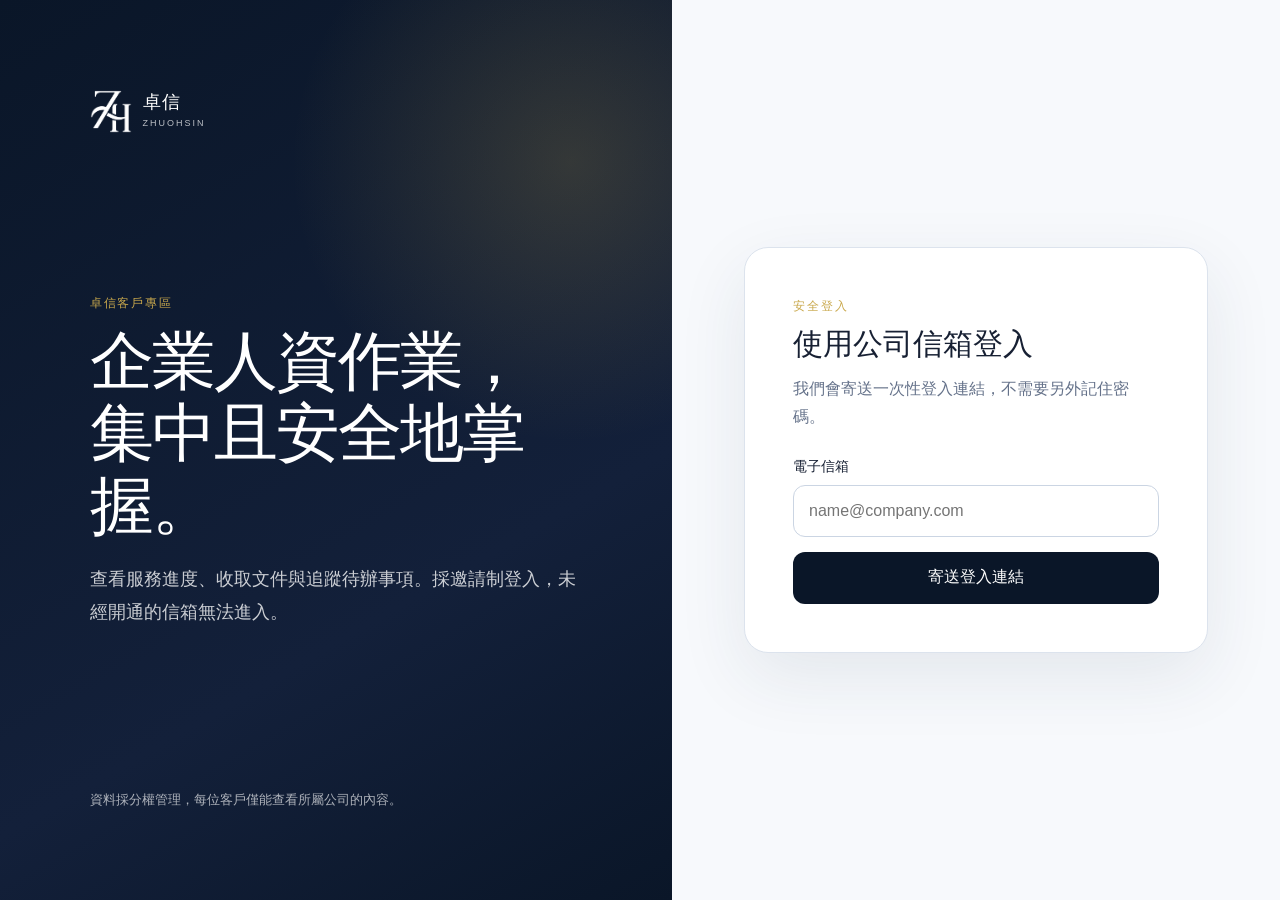
==== index.html @ 20445725 "deploy: portal 2026-08-09T00:52Z" ====
<!doctype html>
<html lang="zh-Hant">
  <head>
    <meta charset="UTF-8" />
    <meta name="viewport" content="width=device-width, initial-scale=1.0" />
    <meta name="description" content="卓信人資整合有限公司客戶專區" />
    <meta name="robots" content="noindex, nofollow" />
    <title>卓信客戶專區</title>
    <script type="module" crossorigin src="/assets/index-DTOhu6K6.js"></script>
    <link rel="stylesheet" crossorigin href="/assets/index-CEYndYW8.css">
  </head>
  <body>
    <div id="root"></div>
  </body>
</html>
---- assets/index-CEYndYW8.css ----
.pv{--gold: #9a7b3f;--gold-d: #7a5f2c;--navy: #0d1b3a;--ink: #2b2b2b;--mut: #6b6b6b;--soft: #faf6ee;--line: #e6dcc6;--hl: #fff4d6;max-width:1080px;margin:0 auto;padding:0 24px 64px;color:var(--ink);font-family:-apple-system,PingFang TC,Noto Sans TC,Microsoft JhengHei,sans-serif;line-height:1.75}.pv-topbar{display:flex;justify-content:space-between;align-items:center;gap:16px;padding:26px 0;border-bottom:1px solid var(--line);flex-wrap:wrap}.pv-brand{display:flex;align-items:center;gap:12px}.pv-mark{width:44px;height:44px;border-radius:10px;background:#fff;padding:5px;border:1px solid #eee;display:grid;place-items:center}.pv-mark img{width:100%;height:100%;object-fit:contain}.pv-brand strong{display:block;font-size:17px;color:var(--navy);letter-spacing:.5px}.pv-brand small{display:block;font-size:10px;color:var(--gold);letter-spacing:2px}.pv-docmeta{text-align:right;display:flex;flex-direction:column;gap:2px}.pv-docmeta span{font-size:12px;color:var(--mut);letter-spacing:.5px}.pv-hero{display:grid;grid-template-columns:1.6fr 1fr;gap:32px;padding:48px 0 40px;align-items:center}.pv-eyebrow{font-size:12px;letter-spacing:3px;color:var(--gold);font-weight:600;margin-bottom:16px}.pv-client{font-size:15px;color:var(--mut);margin-bottom:8px}.pv-hero h1{font-size:40px;line-height:1.25;color:var(--navy);font-weight:800;margin-bottom:18px}.pv-lead{font-size:15px;color:#444;max-width:52ch}.pv-promise{background:var(--navy);color:#f4ecd8;border-radius:16px;padding:26px 24px}.pv-promise span{font-size:11px;letter-spacing:2px;color:var(--gold)}.pv-promise strong{display:block;font-size:18px;line-height:1.6;margin:12px 0 18px;font-weight:600}.pv-promise-points{display:flex;flex-wrap:wrap;gap:8px}.pv-promise-points span{font-size:12px;padding:5px 12px;border:1px solid rgba(244,227,184,.35);border-radius:999px;letter-spacing:1px}.pv-context{display:grid;grid-template-columns:repeat(3,1fr);gap:1px;background:var(--line);border:1px solid var(--line);border-radius:14px;overflow:hidden;margin-bottom:8px}.pv-context>div{background:var(--soft);padding:20px 22px}.pv-context span{font-size:12px;color:var(--gold);letter-spacing:1px}.pv-context strong{display:block;font-size:16px;color:var(--navy);margin:6px 0}.pv-context small{font-size:12px;color:var(--mut);line-height:1.6}.pv-block{padding:44px 0;border-bottom:1px solid var(--line)}.pv-no{font-size:12px;letter-spacing:2px;color:var(--gold);font-weight:600;margin-bottom:14px}.pv-block h2{font-size:24px;color:var(--navy);font-weight:700;margin-bottom:14px}.pv-body{font-size:15px;color:#444;max-width:68ch}.pv-scope-head{display:flex;align-items:baseline;gap:14px;flex-wrap:wrap;margin-bottom:22px}.pv-timing{font-size:12px;color:var(--gold-d);background:var(--hl);padding:4px 12px;border-radius:999px}.pv-scope-grid{display:grid;grid-template-columns:repeat(auto-fit,minmax(280px,1fr));gap:16px}.pv-scope-grid article{display:flex;gap:14px;padding:18px;border:1px solid var(--line);border-radius:12px;background:#fff}.pv-scope-grid b{font-size:20px;color:var(--gold);font-weight:700}.pv-scope-grid h3{font-size:15px;color:var(--navy);margin-bottom:4px}.pv-scope-grid p{font-size:13px;color:var(--mut)}.pv-setupbar{display:flex;align-items:center;gap:20px;flex-wrap:wrap;background:var(--soft);border:1px solid var(--line);border-radius:14px;padding:20px 24px;margin-bottom:24px}.pv-setupbar span{font-size:13px;color:var(--mut)}.pv-setupbar strong{display:block;font-size:24px;color:var(--navy);font-weight:800}.pv-setupbar p{font-size:13px;color:var(--mut);flex:1;min-width:240px}.pv-plans{display:grid;grid-template-columns:repeat(3,1fr);gap:16px}.pv-plan{position:relative;display:flex;flex-direction:column;border:1.5px solid var(--line);border-radius:16px;padding:24px 20px;background:#fff;cursor:pointer;transition:border-color .15s,box-shadow .15s,transform .15s}.pv-plan:hover{border-color:var(--gold);transform:translateY(-2px)}.pv-plan.is-rec{border-color:var(--gold)}.pv-plan.is-sel{border-color:var(--navy);box-shadow:0 8px 30px #0d1b3a24}.pv-plan input{position:absolute;opacity:0;pointer-events:none}.pv-rec-tag{position:absolute;top:-11px;left:20px;background:var(--gold);color:#fff;font-size:11px;letter-spacing:1px;padding:3px 12px;border-radius:999px}.pv-plan-name{font-size:16px;font-weight:700;color:var(--navy)}.pv-plan-fit{font-size:12px;color:var(--mut);margin-top:4px}.pv-plan-extra{font-size:11px;color:var(--gold-d);background:var(--hl);padding:4px 8px;border-radius:6px;margin-top:8px}.pv-plan-price{font-size:30px;color:var(--navy);font-weight:800;margin:14px 0 8px}.pv-plan-price small{font-size:14px;font-weight:600}.pv-plan-price em{font-size:14px;font-style:normal;color:var(--mut);font-weight:500}.pv-plan-summary{font-size:13px;color:#555;margin-bottom:14px}.pv-included{background:var(--soft);border-radius:10px;padding:12px 14px;margin-bottom:12px}.pv-included>strong{font-size:12px;color:var(--gold-d)}.pv-included-sub{margin-top:8px}.pv-included-sub>b{font-size:12px;color:var(--navy)}.pv-included-sub ul,.pv-plan-features{list-style:none;margin:6px 0 0;padding:0}.pv-included-sub li,.pv-plan-features li{padding:5px 0;border-top:1px dashed var(--line)}.pv-included-sub li b,.pv-plan-features li b{display:block;font-size:13px;color:var(--ink)}.pv-included-sub li span,.pv-plan-features li span{font-size:12px;color:var(--mut)}.pv-plan-features{margin-bottom:12px}.pv-plan-features li.is-benefit b{color:var(--gold-d)}.pv-plan-addons{margin-top:auto;padding-top:12px;border-top:1px solid var(--line)}.pv-plan-addons strong{font-size:12px;color:var(--mut);display:block;margin-bottom:6px}.pv-plan-addons span{display:block;font-size:12px;color:#555;padding:2px 0}.pv-plan-action{margin-top:16px;text-align:center;font-size:13px;font-weight:600;padding:10px;border-radius:10px;background:var(--soft);color:var(--navy)}.pv-plan.is-sel .pv-plan-action{background:var(--navy);color:#f4e3b8}.pv-tax{font-size:12px;color:var(--mut);margin-top:16px}.pv-addons{margin-top:40px}.pv-addon-grid{display:grid;grid-template-columns:repeat(auto-fit,minmax(240px,1fr));gap:14px}.pv-addon-grid article{border:1px solid var(--line);border-radius:12px;padding:16px 18px;background:#fff}.pv-addon-grid strong{display:block;font-size:14px;color:var(--navy)}.pv-addon-grid article>div span{font-size:12px;color:var(--mut)}.pv-addon-grid b{display:block;font-size:16px;color:var(--gold-d);margin-top:8px}.pv-addon-grid small{display:block;font-size:11px;color:var(--mut);margin-top:4px}.pv-addon-note{font-size:12px;color:var(--mut);margin-top:12px}.pv-value-grid{display:grid;grid-template-columns:repeat(auto-fit,minmax(240px,1fr));gap:16px}.pv-value-grid article{border-left:3px solid var(--gold);padding:6px 0 6px 16px}.pv-value-grid strong{display:block;font-size:15px;color:var(--navy);margin-bottom:6px}.pv-value-grid p{font-size:13px;color:#555}.pv-notes{list-style:none;padding:0;margin:0}.pv-notes li{font-size:13px;color:var(--mut);padding:8px 0 8px 20px;position:relative}.pv-notes li:before{content:"·";position:absolute;left:6px;color:var(--gold);font-weight:700}.pv-footer{display:flex;justify-content:space-between;align-items:center;gap:16px;padding:28px 0;flex-wrap:wrap}.pv-footer strong{display:block;font-size:14px;color:var(--navy)}.pv-footer span{font-size:12px;color:var(--gold)}.pv-footer p{font-size:12px;color:var(--mut)}@media(max-width:760px){.pv-hero{grid-template-columns:1fr}.pv-hero h1{font-size:30px}.pv-context,.pv-plans{grid-template-columns:1fr}}.pb{display:grid;grid-template-columns:380px 1fr;min-height:100vh;font-family:-apple-system,PingFang TC,Noto Sans TC,sans-serif}.pb-form{background:#0d1b3a;color:#e9e4d6;padding:22px 20px 60px;overflow-y:auto;max-height:100vh}.pb-head{display:flex;align-items:center;gap:12px;margin-bottom:20px}.pb-mark{width:40px;height:40px;border-radius:9px;background:#9a7b3f;color:#fff;display:grid;place-items:center;font-size:20px;font-weight:700}.pb-head strong{display:block;font-size:16px}.pb-head small{display:block;font-size:11px;color:#9a7b3f}.pb-form fieldset{border:1px solid rgba(154,123,63,.35);border-radius:12px;padding:14px;margin-bottom:14px}.pb-form legend{font-size:12px;color:#d9c9a3;padding:0 8px;letter-spacing:1px}.pb-form label{display:block;font-size:12px;color:#cfc8b6;margin-bottom:10px}.pb-form input,.pb-form textarea{width:100%;margin-top:4px;padding:8px 10px;border-radius:8px;border:1px solid rgba(255,255,255,.15);background:#ffffff0f;color:#fff;font-size:13px;font-family:inherit;box-sizing:border-box}.pb-form input::placeholder,.pb-form textarea::placeholder{color:#ffffff59}.pb-form input:focus,.pb-form textarea:focus{outline:none;border-color:#9a7b3f}.pb-row{display:grid;grid-template-columns:1fr 1fr;gap:10px}.pb-ctx{margin-bottom:12px}.pb-ctx b{font-size:12px;color:#9a7b3f;display:block;margin-bottom:4px}.pb-ctx input{margin-bottom:6px}.pb-plans{margin-top:6px}.pb-plans>b{font-size:12px;color:#9a7b3f;display:block;margin-bottom:8px}.pb-check{display:flex;align-items:center;gap:8px;font-size:13px;color:#e9e4d6}.pb-check input{width:auto;margin:0}.pb-hint{font-size:11px;color:#b3ab97;line-height:1.6}.pb-hint code{background:#ffffff1a;padding:1px 5px;border-radius:4px;color:#f0e6cd}.pb-export{font-family:ui-monospace,monospace;font-size:11px}.pb-preview{background:#f5f7fb;overflow-y:auto;max-height:100vh}@media(max-width:900px){.pb{grid-template-columns:1fr}.pb-form,.pb-preview{max-height:none}}.pb-mark img{width:100%;height:100%;object-fit:contain}.pb-mark{background:transparent!important}.pb-actions{margin-bottom:16px;padding:12px 14px;background:#c9a84c1f;border:1px solid rgba(201,168,76,.4);border-radius:12px}.pb-save{width:100%;background:#c9a84c;color:#0a1628;border:none;padding:11px;border-radius:9px;font-size:14px;font-weight:700;cursor:pointer}.pb-save:disabled{opacity:.6}.pb-back{display:inline-block;margin-top:10px;color:#d9c9a3;font-size:13px;text-decoration:none}.pb-savemsg{margin:10px 0 0;font-size:12.5px;color:#f0e6cd;line-height:1.6}.legal{--navy: #0A1628;--gold: #C9A84C;--ink: #23303f;--mut: #6b7684;--line: #e7e2d4;max-width:860px;margin:0 auto;padding:0 22px 72px;color:var(--ink);font-family:-apple-system,PingFang TC,Noto Sans TC,sans-serif;line-height:1.85}.legal-top{display:flex;justify-content:space-between;align-items:center;padding:22px 0;border-bottom:1px solid var(--line)}.legal-brand{display:flex;align-items:center;gap:10px;text-decoration:none}.legal-mark{width:40px;height:40px;border-radius:10px;background:#fff;padding:4px;display:grid;place-items:center;box-shadow:0 4px 14px #0a16281a}.legal-mark img{width:100%;height:100%;object-fit:contain}.legal-brand strong{display:block;color:var(--navy);font-size:16px}.legal-brand small{display:block;color:var(--gold);font-size:10px;letter-spacing:2px}.legal-back{color:var(--navy);font-size:14px;text-decoration:none}.legal-back:hover{color:var(--gold)}.legal-body{padding:40px 0}.legal-eyebrow{font-size:12px;letter-spacing:3px;color:var(--gold);font-weight:600}.legal-body h1{font-size:32px;color:var(--navy);font-weight:800;margin:10px 0 20px}.legal-disclaimer{background:#fff8e6;border:1px solid #f0e0b0;border-radius:10px;padding:12px 16px;font-size:13px;color:#7a5f2c;margin-bottom:24px}.legal-lead{font-size:15px;color:#3a4655;margin-bottom:8px}.legal-sec{padding:22px 0;border-top:1px solid var(--line)}.legal-sec h2{font-size:18px;color:var(--navy);font-weight:700;margin-bottom:10px}.legal-sec p{font-size:14.5px;margin-bottom:8px}.legal-sec ul{margin:6px 0;padding-left:20px}.legal-sec li{font-size:14.5px;padding:3px 0}.legal-sec b{color:var(--navy)}.legal-sec a{color:var(--gold);font-weight:600}.legal-footer{text-align:center;font-size:13px;color:var(--mut);padding:24px 0;border-top:1px solid var(--line)}.legal-footer a{color:var(--navy);text-decoration:none}.legal-footer a:hover{color:var(--gold)}@media(max-width:640px){.legal-body h1{font-size:26px}}:root{font-family:Inter,Noto Sans TC,PingFang TC,Microsoft JhengHei,sans-serif;color:#172033;background:#f5f7fb;font-synthesis:none;text-rendering:optimizeLegibility;--blue: #0A1628;--blue-dark: #0A1628;--blue-pale: #eef1f6;--gold: #C9A84C;--ink: #172033;--muted: #65728a;--line: #dce3ed;--white: #fff;--green: #147a55}*{box-sizing:border-box}body{margin:0;min-width:320px;min-height:100vh;background:#f5f7fb}button,input{font:inherit}button,a{-webkit-tap-highlight-color:transparent}.brand{display:inline-flex;align-items:center;gap:11px;color:inherit;text-decoration:none}.brand-mark{display:grid;place-items:center;width:42px;height:42px;border-radius:12px;background:#fff;padding:5px;box-shadow:0 8px 22px #0a16281f}.brand-mark img{width:100%;height:100%;object-fit:contain;display:block}.brand strong,.brand small{display:block}.brand strong{font-size:18px;letter-spacing:.1em}.brand small{margin-top:2px;color:#6d7890;font-size:9px;letter-spacing:.22em}.center-shell{min-height:100vh;display:grid;place-items:center;padding:24px;background:radial-gradient(circle at 18% 12%,rgba(201,168,76,.1),transparent 32%),#f5f7fb}.status-card{width:min(620px,100%);padding:clamp(28px,6vw,54px);border:1px solid var(--line);border-radius:28px;background:#fffffff0;box-shadow:0 24px 70px #1c2f4e1a}.status-card .brand{margin-bottom:44px}.status-card h1{margin:10px 0 14px;font-size:clamp(28px,5vw,42px);line-height:1.25}.status-card p{margin:0;color:var(--muted);line-height:1.8}.login-layout{min-height:100vh;display:grid;grid-template-columns:minmax(0,1.05fr) minmax(420px,.95fr)}.login-intro{display:flex;flex-direction:column;justify-content:space-between;min-height:100vh;padding:clamp(34px,7vw,90px);color:#fff;background:radial-gradient(circle at 85% 18%,rgba(201,168,76,.2),transparent 30%),linear-gradient(150deg,#0a1628,#13203a 65%,#0a1628)}.login-intro .brand{color:#fff}.login-intro .brand-mark{background:transparent;box-shadow:none;padding:0}.login-intro .brand small{color:#ffffffb8}.login-intro h1{max-width:670px;margin:13px 0 20px;font-size:clamp(40px,5vw,68px);line-height:1.14;letter-spacing:-.03em}.login-intro p{max-width:610px;margin:0;color:#ffffffc7;font-size:18px;line-height:1.8}.login-intro small{color:#ffffffa8;line-height:1.6}.login-panel{display:grid;place-items:center;padding:clamp(24px,6vw,72px);background:#f7f9fc}.login-card{width:min(470px,100%);padding:clamp(28px,5vw,48px);border:1px solid var(--line);border-radius:24px;background:#fff;box-shadow:0 24px 70px #1f335217}.login-card h2{margin:9px 0 10px;font-size:30px}.login-card>p{margin:0 0 28px;color:var(--muted);line-height:1.7}.login-card label{display:block;margin-bottom:9px;font-size:14px;font-weight:700}.login-card input{width:100%;min-height:52px;padding:0 15px;border:1px solid #cbd5e3;border-radius:12px;background:#fff;color:var(--ink);outline:none}.login-card input:focus{border-color:var(--gold);box-shadow:0 0 0 4px #c9a84c29}.login-card button{width:100%;min-height:52px;margin-top:15px;border:0;border-radius:12px;background:var(--blue);color:#fff;font-weight:800;cursor:pointer}.login-card button:disabled{opacity:.65;cursor:wait}.login-card .form-message{margin:15px 0 0;color:var(--blue-dark);font-size:14px}.eyebrow{color:var(--gold);font-size:12px;font-weight:800;letter-spacing:.16em;text-transform:uppercase}.login-intro .eyebrow{color:var(--gold)}.spinner{width:42px;height:42px;border:4px solid #dbe7f7;border-top-color:var(--blue);border-radius:50%;animation:spin .8s linear infinite}@keyframes spin{to{transform:rotate(360deg)}}.app-shell{min-height:100vh}.topbar{position:sticky;top:0;z-index:5;display:flex;align-items:center;justify-content:space-between;min-height:76px;padding:14px clamp(20px,5vw,72px);border-bottom:1px solid rgba(210,219,232,.86);background:#ffffffeb;-webkit-backdrop-filter:blur(14px);backdrop-filter:blur(14px)}.account-actions{display:flex;align-items:center;gap:16px;color:var(--muted);font-size:14px}.text-button{padding:8px 12px;border:1px solid var(--line);border-radius:9px;background:#fff;color:var(--blue-dark);cursor:pointer}.dashboard{width:min(1180px,calc(100% - 40px));margin:0 auto;padding:54px 0 72px}.welcome-row{display:flex;align-items:flex-start;justify-content:space-between;gap:24px;margin-bottom:30px}.welcome-row h1{margin:8px 0;font-size:clamp(31px,5vw,46px);letter-spacing:-.025em}.welcome-row p{margin:0;color:var(--muted)}.status-pill{flex:0 0 auto;padding:9px 14px;border-radius:999px;background:#e5f7ef;color:var(--green);font-size:13px;font-weight:800}.notice{margin-bottom:22px;padding:14px 16px;border:1px solid #f0cf8c;border-radius:12px;background:#fff8e9;color:#755319}.summary-grid{display:grid;grid-template-columns:repeat(3,1fr);gap:16px;margin-bottom:24px}.summary-grid article{padding:22px;border:1px solid var(--line);border-radius:18px;background:#fff}.summary-grid span{display:block;color:var(--muted);font-size:13px}.summary-grid strong{display:block;margin-top:8px;color:var(--blue-dark);font-size:32px}.content-grid{display:grid;grid-template-columns:1fr 1fr;gap:20px}.panel{min-height:340px;padding:25px;border:1px solid var(--line);border-radius:20px;background:#fff}.panel-heading{display:flex;justify-content:space-between;padding-bottom:19px;border-bottom:1px solid #edf1f6}.panel h2{margin:7px 0 0;font-size:23px}.empty-state{display:grid;place-items:center;min-height:220px;padding:28px;text-align:center}.empty-state strong{color:#3a465b}.empty-state p{max-width:310px;margin:9px 0 0;color:var(--muted);font-size:14px;line-height:1.6}.item-list{margin:0;padding:0;list-style:none}.item-list li{display:flex;align-items:center;justify-content:space-between;gap:16px;padding:17px 0;border-bottom:1px solid #edf1f6}.item-list li:last-child{border-bottom:0}.item-list strong,.item-list small{display:block}.item-list strong{font-size:15px}.item-list small{margin-top:6px;color:var(--muted);font-size:12px}.case-status{flex:0 0 auto;padding:6px 10px;border-radius:999px;background:var(--blue-pale);color:var(--blue-dark);font-size:12px;font-weight:800}.status-completed{background:#e5f7ef;color:var(--green)}.status-waiting_client{background:#fff3d8;color:#825d13}footer{padding:22px 20px 35px;color:#7a879b;font-size:12px;text-align:center}@media(max-width:820px){.login-layout{display:block}.login-intro{min-height:auto;gap:34px;padding:28px 22px 38px}.login-intro h1{margin-top:9px;font-size:34px}.login-intro p{font-size:15px;line-height:1.7}.login-intro>small{display:none}.login-panel{padding:18px 18px 44px}.login-card{margin-top:-30px;padding:28px 24px}.login-card h2{font-size:27px}.account-actions>span{display:none}.dashboard{width:min(100% - 28px,1180px);padding-top:36px}.welcome-row{align-items:center}.summary-grid{grid-template-columns:repeat(3,1fr);gap:8px}.summary-grid article{padding:16px 12px}.summary-grid strong{font-size:26px}.content-grid{grid-template-columns:1fr}}@media(max-width:480px){.topbar{min-height:68px;padding:12px 16px}.brand-mark{width:38px;height:38px}.brand strong{font-size:16px}.welcome-row{align-items:flex-start}.welcome-row h1{font-size:28px}.status-pill{padding:7px 10px;font-size:12px}.summary-grid span{min-height:34px;font-size:12px}.panel{min-height:310px;padding:20px}}@media(prefers-reduced-motion:reduce){*,*:before,*:after{scroll-behavior:auto!important;animation-duration:.01ms!important}}.proposal-shell{min-height:100vh;background:#f5f7fb}.proposal-bar{position:sticky;top:0;z-index:10;display:flex;justify-content:space-between;align-items:center;gap:12px;padding:12px 24px;background:#0d1b3a;color:#e9e4d6}.proposal-bar .text-button{color:#f0e6cd}.proposal-bar span{font-size:13px;color:#9a7b3f}.proposal-actions{display:flex;align-items:center;gap:12px}.role-badge{background:#0a1628;color:#c9a84c;font-size:12px;padding:3px 10px;border-radius:999px;letter-spacing:1px}.back-link{display:inline-block;margin-bottom:8px;color:#0a1628}.inline-form{display:flex;gap:10px;flex-wrap:wrap;align-items:center}.inline-form input{flex:1;min-width:180px;padding:9px 12px;border:1px solid #d9d2c2;border-radius:8px;font-size:14px}.inline-form input:focus{outline:none;border-color:#c9a84c}.inline-form button{background:#0a1628;color:#fff;border:none;padding:10px 18px;border-radius:8px;font-size:14px;cursor:pointer;white-space:nowrap}.inline-form button:disabled{opacity:.6;cursor:default}.org-grid{display:grid;grid-template-columns:repeat(auto-fill,minmax(280px,1fr));gap:12px;margin-top:4px}.org-card{display:flex;align-items:center;gap:12px;text-align:left;background:#fff;border:1px solid #e6dcc6;border-radius:12px;padding:16px 18px;cursor:pointer;transition:border-color .15s,box-shadow .15s,transform .15s;font:inherit}.org-card:hover{border-color:#c9a84c;transform:translateY(-2px);box-shadow:0 6px 20px #0a16281a}.org-card>div{flex:1}.org-card strong{display:block;color:#0a1628;font-size:15px}.org-card small{color:#8a8172;font-size:12px}.org-status{font-size:12px;color:#7a5f2c;background:#fff4d6;padding:3px 10px;border-radius:999px}.status-dot{width:10px;height:10px;border-radius:50%;background:#9aa;flex-shrink:0}.status-dot.status-active{background:#2e9e5b}.status-dot.status-paused{background:#d9a441}.status-dot.status-closed{background:#b0b0b0}.hint-note{font-size:12px;color:#8a8172;margin-top:10px}.tool-btn{display:inline-block;background:var(--blue);color:#fff;padding:12px 20px;border-radius:10px;font-weight:700;text-decoration:none;font-size:14px}.tool-btn:hover{background:var(--gold);color:var(--blue)}
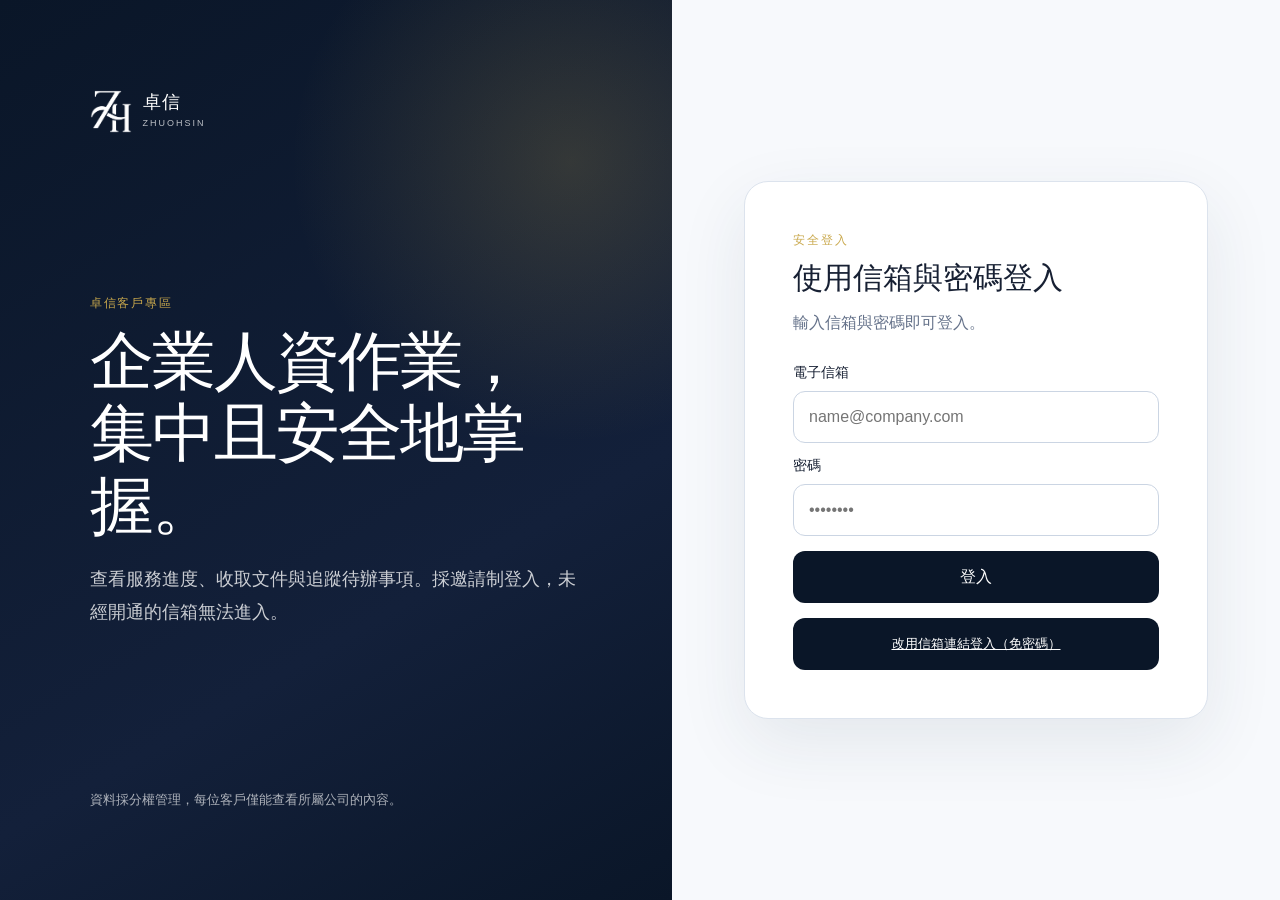
==== commit 9ff849ed: "deploy: portal 2026-08-09T11:21Z" ====
--- a/index.html
+++ b/index.html
@@ -5,9 +5,10 @@
     <meta name="viewport" content="width=device-width, initial-scale=1.0" />
     <meta name="description" content="卓信人資整合有限公司客戶專區" />
     <meta name="robots" content="noindex, nofollow" />
+    <link rel="icon" type="image/png" href="/favicon.png" />
     <title>卓信客戶專區</title>
-    <script type="module" crossorigin src="/assets/index-DTOhu6K6.js"></script>
-    <link rel="stylesheet" crossorigin href="/assets/index-CEYndYW8.css">
+    <script type="module" crossorigin src="/assets/index-CZWu-d0a.js"></script>
+    <link rel="stylesheet" crossorigin href="/assets/index-BseFweDh.css">
   </head>
   <body>
     <div id="root"></div>
--- a/assets/index-BseFweDh.css
+++ b/assets/index-BseFweDh.css
@@ -0,0 +1 @@
+.pv{--gold: #C9A84C;--gold-d: #7a5f2c;--navy: #0A1628;--ink: #2b2b2b;--mut: #6b6b6b;--soft: #faf6ee;--line: #e6dcc6;--hl: #fff4d6;max-width:1080px;margin:0 auto;padding:0 24px 64px;color:var(--ink);font-family:-apple-system,PingFang TC,Noto Sans TC,Microsoft JhengHei,sans-serif;line-height:1.75}.pv-topbar{display:flex;justify-content:space-between;align-items:center;gap:16px;padding:26px 0;border-bottom:1px solid var(--line);flex-wrap:wrap}.pv-brand{display:flex;align-items:center;gap:12px}.pv-mark{width:44px;height:44px;border-radius:10px;background:#fff;padding:5px;border:1px solid #eee;display:grid;place-items:center}.pv-mark img{width:100%;height:100%;object-fit:contain}.pv-brand strong{display:block;font-size:17px;color:var(--navy);letter-spacing:.5px}.pv-brand small{display:block;font-size:10px;color:var(--gold);letter-spacing:2px}.pv-docmeta{text-align:right;display:flex;flex-direction:column;gap:2px}.pv-docmeta span{font-size:12px;color:var(--mut);letter-spacing:.5px}.pv-hero{display:grid;grid-template-columns:1.6fr 1fr;gap:32px;padding:48px 0 40px;align-items:center}.pv-eyebrow{font-size:12px;letter-spacing:3px;color:var(--gold);font-weight:600;margin-bottom:16px}.pv-client{font-size:15px;color:var(--mut);margin-bottom:8px}.pv-hero h1{font-size:40px;line-height:1.25;color:var(--navy);font-weight:800;margin-bottom:18px}.pv-lead{font-size:15px;color:#444;max-width:52ch}.pv-promise{background:var(--navy);color:#f4ecd8;border-radius:16px;padding:26px 24px}.pv-promise span{font-size:11px;letter-spacing:2px;color:var(--gold)}.pv-promise strong{display:block;font-size:18px;line-height:1.6;margin:12px 0 18px;font-weight:600}.pv-promise-points{display:flex;flex-wrap:wrap;gap:8px}.pv-promise-points span{font-size:12px;padding:5px 12px;border:1px solid rgba(244,227,184,.35);border-radius:999px;letter-spacing:1px}.pv-context{display:grid;grid-template-columns:repeat(3,1fr);gap:1px;background:var(--line);border:1px solid var(--line);border-radius:14px;overflow:hidden;margin-bottom:8px}.pv-context>div{background:var(--soft);padding:20px 22px}.pv-context span{font-size:12px;color:var(--gold);letter-spacing:1px}.pv-context strong{display:block;font-size:16px;color:var(--navy);margin:6px 0}.pv-context small{font-size:12px;color:var(--mut);line-height:1.6}.pv-block{padding:44px 0;border-bottom:1px solid var(--line)}.pv-no{font-size:12px;letter-spacing:2px;color:var(--gold);font-weight:600;margin-bottom:14px}.pv-block h2{font-size:24px;color:var(--navy);font-weight:700;margin-bottom:14px}.pv-body{font-size:15px;color:#444;max-width:68ch}.pv-scope-head{display:flex;align-items:baseline;gap:14px;flex-wrap:wrap;margin-bottom:22px}.pv-timing{font-size:12px;color:var(--gold-d);background:var(--hl);padding:4px 12px;border-radius:999px}.pv-scope-grid{display:grid;grid-template-columns:repeat(auto-fit,minmax(280px,1fr));gap:16px}.pv-scope-grid article{display:flex;gap:14px;padding:18px;border:1px solid var(--line);border-radius:12px;background:#fff}.pv-scope-grid b{font-size:20px;color:var(--gold);font-weight:700}.pv-scope-grid h3{font-size:15px;color:var(--navy);margin-bottom:4px}.pv-scope-grid p{font-size:13px;color:var(--mut)}.pv-setupbar{display:flex;align-items:center;gap:20px;flex-wrap:wrap;background:var(--soft);border:1px solid var(--line);border-radius:14px;padding:20px 24px;margin-bottom:24px}.pv-setupbar span{font-size:13px;color:var(--mut)}.pv-setupbar strong{display:block;font-size:24px;color:var(--navy);font-weight:800}.pv-setupbar p{font-size:13px;color:var(--mut);flex:1;min-width:240px}.pv-plans{display:grid;grid-template-columns:repeat(3,1fr);gap:16px}.pv-plan{position:relative;display:flex;flex-direction:column;border:1.5px solid var(--line);border-radius:16px;padding:24px 20px;background:#fff;cursor:pointer;transition:border-color .15s,box-shadow .15s,transform .15s}.pv-plan:hover{border-color:var(--gold);transform:translateY(-2px)}.pv-plan.is-rec{border-color:var(--gold)}.pv-plan.is-sel{border-color:var(--navy);box-shadow:0 8px 30px #0d1b3a24}.pv-plan input{position:absolute;opacity:0;pointer-events:none}.pv-rec-tag{position:absolute;top:-11px;left:20px;background:var(--gold);color:#fff;font-size:11px;letter-spacing:1px;padding:3px 12px;border-radius:999px}.pv-plan-name{font-size:16px;font-weight:700;color:var(--navy)}.pv-plan-fit{font-size:12px;color:var(--mut);margin-top:4px}.pv-plan-extra{font-size:11px;color:var(--gold-d);background:var(--hl);padding:4px 8px;border-radius:6px;margin-top:8px}.pv-plan-price{font-size:30px;color:var(--navy);font-weight:800;margin:14px 0 8px}.pv-plan-price small{font-size:14px;font-weight:600}.pv-plan-price em{font-size:14px;font-style:normal;color:var(--mut);font-weight:500}.pv-plan-summary{font-size:13px;color:#555;margin-bottom:14px}.pv-included{background:var(--soft);border-radius:10px;padding:12px 14px;margin-bottom:12px}.pv-included>strong{font-size:12px;color:var(--gold-d)}.pv-included-sub{margin-top:8px}.pv-included-sub>b{font-size:12px;color:var(--navy)}.pv-included-sub ul,.pv-plan-features{list-style:none;margin:6px 0 0;padding:0}.pv-included-sub li,.pv-plan-features li{padding:5px 0;border-top:1px dashed var(--line)}.pv-included-sub li b,.pv-plan-features li b{display:block;font-size:13px;color:var(--ink)}.pv-included-sub li span,.pv-plan-features li span{font-size:12px;color:var(--mut)}.pv-plan-features{margin-bottom:12px}.pv-plan-features li.is-benefit b{color:var(--gold-d)}.pv-plan-addons{margin-top:auto;padding-top:12px;border-top:1px solid var(--line)}.pv-plan-addons strong{font-size:12px;color:var(--mut);display:block;margin-bottom:6px}.pv-plan-addons span{display:block;font-size:12px;color:#555;padding:2px 0}.pv-plan-action{margin-top:16px;text-align:center;font-size:13px;font-weight:600;padding:10px;border-radius:10px;background:var(--soft);color:var(--navy)}.pv-plan.is-sel .pv-plan-action{background:var(--navy);color:#f4e3b8}.pv-tax{font-size:12px;color:var(--mut);margin-top:16px}.pv-addons{margin-top:40px}.pv-addon-grid{display:grid;grid-template-columns:repeat(auto-fit,minmax(240px,1fr));gap:14px}.pv-addon-grid article{border:1px solid var(--line);border-radius:12px;padding:16px 18px;background:#fff}.pv-addon-grid strong{display:block;font-size:14px;color:var(--navy)}.pv-addon-grid article>div span{font-size:12px;color:var(--mut)}.pv-addon-grid b{display:block;font-size:16px;color:var(--gold-d);margin-top:8px}.pv-addon-grid small{display:block;font-size:11px;color:var(--mut);margin-top:4px}.pv-addon-note{font-size:12px;color:var(--mut);margin-top:12px}.pv-value-grid{display:grid;grid-template-columns:repeat(auto-fit,minmax(240px,1fr));gap:16px}.pv-value-grid article{border-left:3px solid var(--gold);padding:6px 0 6px 16px}.pv-value-grid strong{display:block;font-size:15px;color:var(--navy);margin-bottom:6px}.pv-value-grid p{font-size:13px;color:#555}.pv-notes{list-style:none;padding:0;margin:0}.pv-notes li{font-size:13px;color:var(--mut);padding:8px 0 8px 20px;position:relative}.pv-notes li:before{content:"·";position:absolute;left:6px;color:var(--gold);font-weight:700}.pv-footer{display:flex;justify-content:space-between;align-items:center;gap:16px;padding:28px 0;flex-wrap:wrap}.pv-footer strong{display:block;font-size:14px;color:var(--navy)}.pv-footer span{font-size:12px;color:var(--gold)}.pv-footer p{font-size:12px;color:var(--mut)}@media(max-width:760px){.pv-hero{grid-template-columns:1fr}.pv-hero h1{font-size:30px}.pv-context,.pv-plans{grid-template-columns:1fr}}.shared-msg{min-height:100vh;display:grid;place-items:center;background:#f5f7fb;padding:24px}.shared-msg .spinner{width:42px;height:42px;border:4px solid #e6dcc6;border-top-color:#c9a84c;border-radius:50%;animation:spin .8s linear infinite}.shared-card{max-width:440px;text-align:center;background:#fff;border:1px solid #e6dcc6;border-radius:20px;padding:40px 32px;box-shadow:0 20px 60px #0a162814}.shared-mark{width:54px;height:54px;display:inline-grid;place-items:center;margin-bottom:16px}.shared-mark img{width:100%;height:100%;object-fit:contain}.shared-card h1{font-size:22px;color:#0a1628;margin-bottom:12px}.shared-card p{font-size:14px;color:#6b6b6b;line-height:1.8;margin-bottom:20px}.shared-home{display:inline-block;background:#0a1628;color:#fff;padding:10px 20px;border-radius:10px;text-decoration:none;font-size:14px}.pb{display:grid;grid-template-columns:380px 1fr;min-height:100vh;font-family:-apple-system,PingFang TC,Noto Sans TC,sans-serif}.pb-form{background:#0d1b3a;color:#e9e4d6;padding:22px 20px 60px;overflow-y:auto;max-height:100vh}.pb-head{display:flex;align-items:center;gap:12px;margin-bottom:20px}.pb-mark{width:40px;height:40px;border-radius:9px;background:#9a7b3f;color:#fff;display:grid;place-items:center;font-size:20px;font-weight:700}.pb-head strong{display:block;font-size:16px}.pb-head small{display:block;font-size:11px;color:#9a7b3f}.pb-form fieldset{border:1px solid rgba(154,123,63,.35);border-radius:12px;padding:14px;margin-bottom:14px}.pb-form legend{font-size:12px;color:#d9c9a3;padding:0 8px;letter-spacing:1px}.pb-form label{display:block;font-size:12px;color:#cfc8b6;margin-bottom:10px}.pb-form input,.pb-form textarea{width:100%;margin-top:4px;padding:8px 10px;border-radius:8px;border:1px solid rgba(255,255,255,.15);background:#ffffff0f;color:#fff;font-size:13px;font-family:inherit;box-sizing:border-box}.pb-form input::placeholder,.pb-form textarea::placeholder{color:#ffffff59}.pb-form input:focus,.pb-form textarea:focus{outline:none;border-color:#9a7b3f}.pb-row{display:grid;grid-template-columns:1fr 1fr;gap:10px}.pb-ctx{margin-bottom:12px}.pb-ctx b{font-size:12px;color:#9a7b3f;display:block;margin-bottom:4px}.pb-ctx input{margin-bottom:6px}.pb-plans{margin-top:6px}.pb-plans>b{font-size:12px;color:#9a7b3f;display:block;margin-bottom:8px}.pb-check{display:flex;align-items:center;gap:8px;font-size:13px;color:#e9e4d6}.pb-check input{width:auto;margin:0}.pb-hint{font-size:11px;color:#b3ab97;line-height:1.6}.pb-hint code{background:#ffffff1a;padding:1px 5px;border-radius:4px;color:#f0e6cd}.pb-export{font-family:ui-monospace,monospace;font-size:11px}.pb-preview{background:#f5f7fb;overflow-y:auto;max-height:100vh}@media(max-width:900px){.pb{grid-template-columns:1fr}.pb-form,.pb-preview{max-height:none}}.pb-mark img{width:100%;height:100%;object-fit:contain}.pb-mark{background:transparent!important}.pb-actions{margin-bottom:16px;padding:12px 14px;background:#c9a84c1f;border:1px solid rgba(201,168,76,.4);border-radius:12px}.pb-save{width:100%;background:#c9a84c;color:#0a1628;border:none;padding:11px;border-radius:9px;font-size:14px;font-weight:700;cursor:pointer}.pb-save:disabled{opacity:.6}.pb-back{display:inline-block;margin-top:10px;color:#d9c9a3;font-size:13px;text-decoration:none}.pb-savemsg{margin:10px 0 0;font-size:12.5px;color:#f0e6cd;line-height:1.6}.pb-expiry{display:block;font-size:12px;color:#d9c9a3;margin-bottom:10px}.pb-expiry input{width:70px;margin-left:8px;padding:5px 8px;border-radius:7px;border:1px solid rgba(255,255,255,.2);background:#ffffff14;color:#fff}.pb-sharebox{display:flex;gap:6px;margin-top:10px}.pb-sharebox input{flex:1;font-size:11px;padding:8px;border-radius:7px;border:1px solid rgba(201,168,76,.5);background:#ffffff14;color:#f0e6cd}.pb-sharebox button{background:#c9a84c;color:#0a1628;border:none;padding:8px 12px;border-radius:7px;font-size:12px;font-weight:700;cursor:pointer}.legal{--navy: #0A1628;--gold: #C9A84C;--ink: #23303f;--mut: #6b7684;--line: #e7e2d4;max-width:860px;margin:0 auto;padding:0 22px 72px;color:var(--ink);font-family:-apple-system,PingFang TC,Noto Sans TC,sans-serif;line-height:1.85}.legal-top{display:flex;justify-content:space-between;align-items:center;padding:22px 0;border-bottom:1px solid var(--line)}.legal-brand{display:flex;align-items:center;gap:10px;text-decoration:none}.legal-mark{width:40px;height:40px;border-radius:10px;background:#fff;padding:4px;display:grid;place-items:center;box-shadow:0 4px 14px #0a16281a}.legal-mark img{width:100%;height:100%;object-fit:contain}.legal-brand strong{display:block;color:var(--navy);font-size:16px}.legal-brand small{display:block;color:var(--gold);font-size:10px;letter-spacing:2px}.legal-back{color:var(--navy);font-size:14px;text-decoration:none}.legal-back:hover{color:var(--gold)}.legal-body{padding:40px 0}.legal-eyebrow{font-size:12px;letter-spacing:3px;color:var(--gold);font-weight:600}.legal-body h1{font-size:32px;color:var(--navy);font-weight:800;margin:10px 0 20px}.legal-disclaimer{background:#fff8e6;border:1px solid #f0e0b0;border-radius:10px;padding:12px 16px;font-size:13px;color:#7a5f2c;margin-bottom:24px}.legal-lead{font-size:15px;color:#3a4655;margin-bottom:8px}.legal-sec{padding:22px 0;border-top:1px solid var(--line)}.legal-sec h2{font-size:18px;color:var(--navy);font-weight:700;margin-bottom:10px}.legal-sec p{font-size:14.5px;margin-bottom:8px}.legal-sec ul{margin:6px 0;padding-left:20px}.legal-sec li{font-size:14.5px;padding:3px 0}.legal-sec b{color:var(--navy)}.legal-sec a{color:var(--gold);font-weight:600}.legal-footer{text-align:center;font-size:13px;color:var(--mut);padding:24px 0;border-top:1px solid var(--line)}.legal-footer a{color:var(--navy);text-decoration:none}.legal-footer a:hover{color:var(--gold)}@media(max-width:640px){.legal-body h1{font-size:26px}}:root{font-family:Inter,Noto Sans TC,PingFang TC,Microsoft JhengHei,sans-serif;color:#172033;background:#f5f7fb;font-synthesis:none;text-rendering:optimizeLegibility;--blue: #0A1628;--blue-dark: #0A1628;--blue-pale: #eef1f6;--gold: #C9A84C;--ink: #172033;--muted: #65728a;--line: #dce3ed;--white: #fff;--green: #147a55}*{box-sizing:border-box}body{margin:0;min-width:320px;min-height:100vh;background:#f5f7fb}button,input{font:inherit}button,a{-webkit-tap-highlight-color:transparent}.brand{display:inline-flex;align-items:center;gap:11px;color:inherit;text-decoration:none}.brand-mark{display:grid;place-items:center;width:42px;height:42px;border-radius:12px;background:#fff;padding:5px;box-shadow:0 8px 22px #0a16281f}.brand-mark img{width:100%;height:100%;object-fit:contain;display:block}.brand strong,.brand small{display:block}.brand strong{font-size:18px;letter-spacing:.1em}.brand small{margin-top:2px;color:#6d7890;font-size:9px;letter-spacing:.22em}.center-shell{min-height:100vh;display:grid;place-items:center;padding:24px;background:radial-gradient(circle at 18% 12%,rgba(201,168,76,.1),transparent 32%),#f5f7fb}.status-card{width:min(620px,100%);padding:clamp(28px,6vw,54px);border:1px solid var(--line);border-radius:28px;background:#fffffff0;box-shadow:0 24px 70px #1c2f4e1a}.status-card .brand{margin-bottom:44px}.status-card h1{margin:10px 0 14px;font-size:clamp(28px,5vw,42px);line-height:1.25}.status-card p{margin:0;color:var(--muted);line-height:1.8}.login-layout{min-height:100vh;display:grid;grid-template-columns:minmax(0,1.05fr) minmax(420px,.95fr)}.login-intro{display:flex;flex-direction:column;justify-content:space-between;min-height:100vh;padding:clamp(34px,7vw,90px);color:#fff;background:radial-gradient(circle at 85% 18%,rgba(201,168,76,.2),transparent 30%),linear-gradient(150deg,#0a1628,#13203a 65%,#0a1628)}.login-intro .brand{color:#fff}.login-intro .brand-mark{background:transparent;box-shadow:none;padding:0}.login-intro .brand small{color:#ffffffb8}.login-intro h1{max-width:670px;margin:13px 0 20px;font-size:clamp(40px,5vw,68px);line-height:1.14;letter-spacing:-.03em}.login-intro p{max-width:610px;margin:0;color:#ffffffc7;font-size:18px;line-height:1.8}.login-intro small{color:#ffffffa8;line-height:1.6}.login-panel{display:grid;place-items:center;padding:clamp(24px,6vw,72px);background:#f7f9fc}.login-card{width:min(470px,100%);padding:clamp(28px,5vw,48px);border:1px solid var(--line);border-radius:24px;background:#fff;box-shadow:0 24px 70px #1f335217}.login-card h2{margin:9px 0 10px;font-size:30px}.login-card>p{margin:0 0 28px;color:var(--muted);line-height:1.7}.login-card label{display:block;margin-bottom:9px;font-size:14px;font-weight:700}.login-card input{width:100%;min-height:52px;padding:0 15px;border:1px solid #cbd5e3;border-radius:12px;background:#fff;color:var(--ink);outline:none}.login-card input:focus{border-color:var(--gold);box-shadow:0 0 0 4px #c9a84c29}.login-card button{width:100%;min-height:52px;margin-top:15px;border:0;border-radius:12px;background:var(--blue);color:#fff;font-weight:800;cursor:pointer}.login-card button:disabled{opacity:.65;cursor:wait}.login-card .form-message{margin:15px 0 0;color:var(--blue-dark);font-size:14px}.eyebrow{color:var(--gold);font-size:12px;font-weight:800;letter-spacing:.16em;text-transform:uppercase}.login-intro .eyebrow{color:var(--gold)}.spinner{width:42px;height:42px;border:4px solid #dbe7f7;border-top-color:var(--blue);border-radius:50%;animation:spin .8s linear infinite}@keyframes spin{to{transform:rotate(360deg)}}.app-shell{min-height:100vh}.topbar{position:sticky;top:0;z-index:5;display:flex;align-items:center;justify-content:space-between;min-height:76px;padding:14px clamp(20px,5vw,72px);border-bottom:1px solid rgba(210,219,232,.86);background:#ffffffeb;-webkit-backdrop-filter:blur(14px);backdrop-filter:blur(14px)}.account-actions{display:flex;align-items:center;gap:16px;color:var(--muted);font-size:14px}.text-button{padding:8px 12px;border:1px solid var(--line);border-radius:9px;background:#fff;color:var(--blue-dark);cursor:pointer}.dashboard{width:min(1180px,calc(100% - 40px));margin:0 auto;padding:54px 0 72px}.welcome-row{display:flex;align-items:flex-start;justify-content:space-between;gap:24px;margin-bottom:30px}.welcome-row h1{margin:8px 0;font-size:clamp(31px,5vw,46px);letter-spacing:-.025em}.welcome-row p{margin:0;color:var(--muted)}.status-pill{flex:0 0 auto;padding:9px 14px;border-radius:999px;background:#e5f7ef;color:var(--green);font-size:13px;font-weight:800}.notice{margin-bottom:22px;padding:14px 16px;border:1px solid #f0cf8c;border-radius:12px;background:#fff8e9;color:#755319}.summary-grid{display:grid;grid-template-columns:repeat(3,1fr);gap:16px;margin-bottom:24px}.summary-grid article{padding:22px;border:1px solid var(--line);border-radius:18px;background:#fff}.summary-grid span{display:block;color:var(--muted);font-size:13px}.summary-grid strong{display:block;margin-top:8px;color:var(--blue-dark);font-size:32px}.content-grid{display:grid;grid-template-columns:1fr 1fr;gap:20px}.panel{min-height:340px;padding:25px;border:1px solid var(--line);border-radius:20px;background:#fff}.panel-heading{display:flex;justify-content:space-between;padding-bottom:19px;border-bottom:1px solid #edf1f6}.panel h2{margin:7px 0 0;font-size:23px}.empty-state{display:grid;place-items:center;min-height:220px;padding:28px;text-align:center}.empty-state strong{color:#3a465b}.empty-state p{max-width:310px;margin:9px 0 0;color:var(--muted);font-size:14px;line-height:1.6}.item-list{margin:0;padding:0;list-style:none}.item-list li{display:flex;align-items:center;justify-content:space-between;gap:16px;padding:17px 0;border-bottom:1px solid #edf1f6}.item-list li:last-child{border-bottom:0}.item-list strong,.item-list small{display:block}.item-list strong{font-size:15px}.item-list small{margin-top:6px;color:var(--muted);font-size:12px}.case-status{flex:0 0 auto;padding:6px 10px;border-radius:999px;background:var(--blue-pale);color:var(--blue-dark);font-size:12px;font-weight:800}.status-completed{background:#e5f7ef;color:var(--green)}.status-waiting_client{background:#fff3d8;color:#825d13}footer{padding:22px 20px 35px;color:#7a879b;font-size:12px;text-align:center}@media(max-width:820px){.login-layout{display:block}.login-intro{min-height:auto;gap:34px;padding:28px 22px 38px}.login-intro h1{margin-top:9px;font-size:34px}.login-intro p{font-size:15px;line-height:1.7}.login-intro>small{display:none}.login-panel{padding:18px 18px 44px}.login-card{margin-top:-30px;padding:28px 24px}.login-card h2{font-size:27px}.account-actions>span{display:none}.dashboard{width:min(100% - 28px,1180px);padding-top:36px}.welcome-row{align-items:center}.summary-grid{grid-template-columns:repeat(3,1fr);gap:8px}.summary-grid article{padding:16px 12px}.summary-grid strong{font-size:26px}.content-grid{grid-template-columns:1fr}}@media(max-width:480px){.topbar{min-height:68px;padding:12px 16px}.brand-mark{width:38px;height:38px}.brand strong{font-size:16px}.welcome-row{align-items:flex-start}.welcome-row h1{font-size:28px}.status-pill{padding:7px 10px;font-size:12px}.summary-grid span{min-height:34px;font-size:12px}.panel{min-height:310px;padding:20px}}@media(prefers-reduced-motion:reduce){*,*:before,*:after{scroll-behavior:auto!important;animation-duration:.01ms!important}}.proposal-shell{min-height:100vh;background:#f5f7fb}.proposal-bar{position:sticky;top:0;z-index:10;display:flex;justify-content:space-between;align-items:center;gap:12px;padding:12px 24px;background:#0d1b3a;color:#e9e4d6}.proposal-bar .text-button{color:#f0e6cd}.proposal-bar span{font-size:13px;color:#9a7b3f}.proposal-actions{display:flex;align-items:center;gap:12px}.role-badge{background:#0a1628;color:#c9a84c;font-size:12px;padding:3px 10px;border-radius:999px;letter-spacing:1px}.back-link{display:inline-block;margin-bottom:8px;color:#0a1628}.inline-form{display:flex;gap:10px;flex-wrap:wrap;align-items:center}.inline-form input{flex:1;min-width:180px;padding:9px 12px;border:1px solid #d9d2c2;border-radius:8px;font-size:14px}.inline-form input:focus{outline:none;border-color:#c9a84c}.inline-form button{background:#0a1628;color:#fff;border:none;padding:10px 18px;border-radius:8px;font-size:14px;cursor:pointer;white-space:nowrap}.inline-form button:disabled{opacity:.6;cursor:default}.org-grid{display:grid;grid-template-columns:repeat(auto-fill,minmax(280px,1fr));gap:12px;margin-top:4px}.org-card{display:flex;align-items:center;gap:12px;text-align:left;background:#fff;border:1px solid #e6dcc6;border-radius:12px;padding:16px 18px;cursor:pointer;transition:border-color .15s,box-shadow .15s,transform .15s;font:inherit}.org-card:hover{border-color:#c9a84c;transform:translateY(-2px);box-shadow:0 6px 20px #0a16281a}.org-card>div{flex:1}.org-card strong{display:block;color:#0a1628;font-size:15px}.org-card small{color:#8a8172;font-size:12px}.org-status{font-size:12px;color:#7a5f2c;background:#fff4d6;padding:3px 10px;border-radius:999px}.status-dot{width:10px;height:10px;border-radius:50%;background:#9aa;flex-shrink:0}.status-dot.status-active{background:#2e9e5b}.status-dot.status-paused{background:#d9a441}.status-dot.status-closed{background:#b0b0b0}.hint-note{font-size:12px;color:#8a8172;margin-top:10px}.tool-btn{display:inline-block;background:var(--blue);color:#fff;padding:12px 20px;border-radius:10px;font-weight:700;text-decoration:none;font-size:14px}.tool-btn:hover{background:var(--gold);color:var(--blue)}.login-switch{width:100%;margin-top:12px;background:none;border:none;color:var(--gold);font-size:13px;cursor:pointer;text-decoration:underline}.login-card label[for=password]{margin-top:14px}
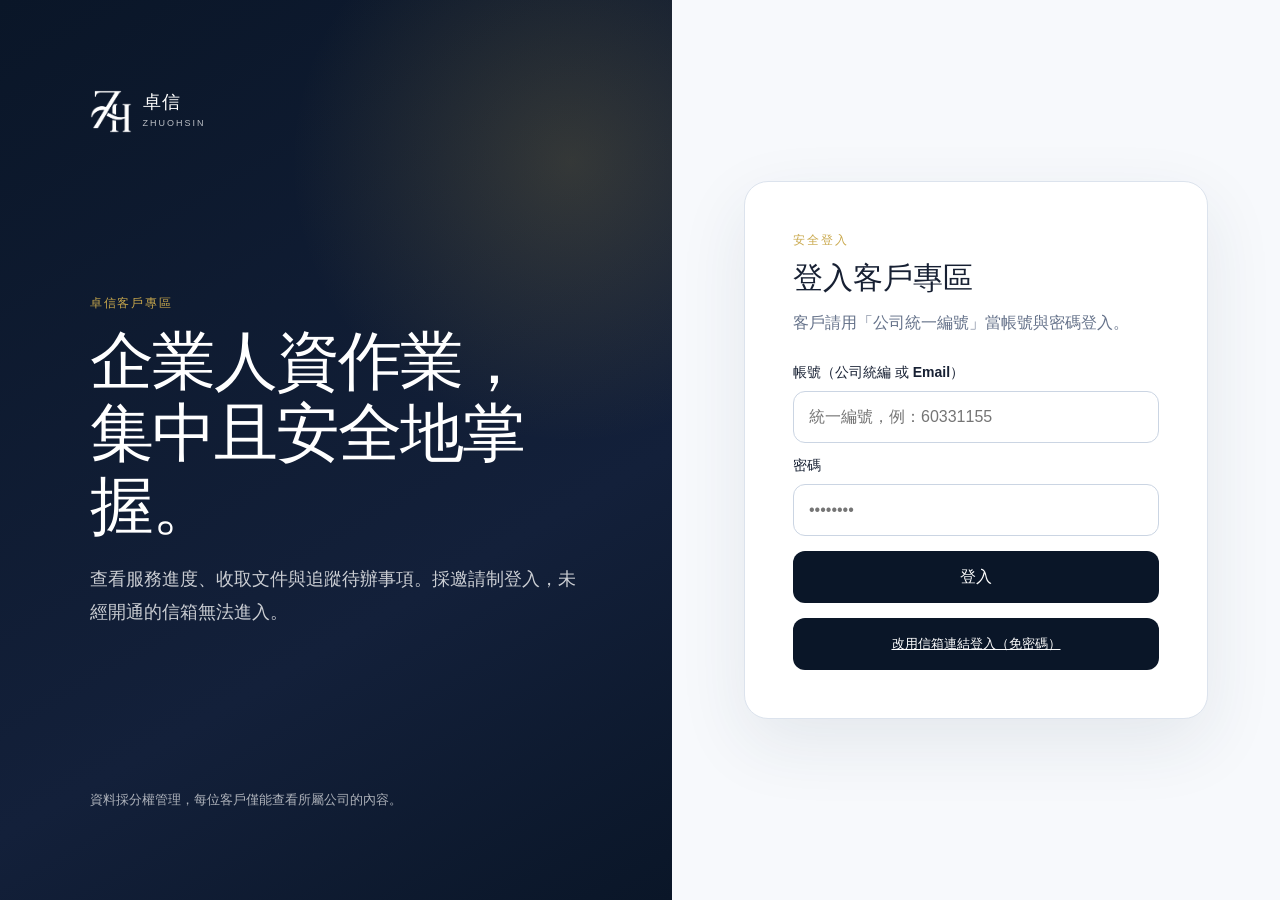
==== commit caba2a73: "deploy: portal 2026-08-09T11:43Z" ====
--- a/index.html
+++ b/index.html
@@ -7,8 +7,8 @@
     <meta name="robots" content="noindex, nofollow" />
     <link rel="icon" type="image/png" href="/favicon.png" />
     <title>卓信客戶專區</title>
-    <script type="module" crossorigin src="/assets/index-CZWu-d0a.js"></script>
-    <link rel="stylesheet" crossorigin href="/assets/index-BseFweDh.css">
+    <script type="module" crossorigin src="/assets/index-i7x42Ckf.js"></script>
+    <link rel="stylesheet" crossorigin href="/assets/index-CyrVCa0G.css">
   </head>
   <body>
     <div id="root"></div>
--- a/assets/index-CyrVCa0G.css
+++ b/assets/index-CyrVCa0G.css
@@ -0,0 +1 @@
+.pv{--gold: #C9A84C;--gold-d: #7a5f2c;--navy: #0A1628;--ink: #2b2b2b;--mut: #6b6b6b;--soft: #faf6ee;--line: #e6dcc6;--hl: #fff4d6;max-width:1080px;margin:0 auto;padding:0 24px 64px;color:var(--ink);font-family:-apple-system,PingFang TC,Noto Sans TC,Microsoft JhengHei,sans-serif;line-height:1.75}.pv-topbar{display:flex;justify-content:space-between;align-items:center;gap:16px;padding:26px 0;border-bottom:1px solid var(--line);flex-wrap:wrap}.pv-brand{display:flex;align-items:center;gap:12px}.pv-mark{width:44px;height:44px;border-radius:10px;background:#fff;padding:5px;border:1px solid #eee;display:grid;place-items:center}.pv-mark img{width:100%;height:100%;object-fit:contain}.pv-brand strong{display:block;font-size:17px;color:var(--navy);letter-spacing:.5px}.pv-brand small{display:block;font-size:10px;color:var(--gold);letter-spacing:2px}.pv-docmeta{text-align:right;display:flex;flex-direction:column;gap:2px}.pv-docmeta span{font-size:12px;color:var(--mut);letter-spacing:.5px}.pv-hero{display:grid;grid-template-columns:1.6fr 1fr;gap:32px;padding:48px 0 40px;align-items:center}.pv-eyebrow{font-size:12px;letter-spacing:3px;color:var(--gold);font-weight:600;margin-bottom:16px}.pv-client{font-size:15px;color:var(--mut);margin-bottom:8px}.pv-hero h1{font-size:40px;line-height:1.25;color:var(--navy);font-weight:800;margin-bottom:18px}.pv-lead{font-size:15px;color:#444;max-width:52ch}.pv-promise{background:var(--navy);color:#f4ecd8;border-radius:16px;padding:26px 24px}.pv-promise span{font-size:11px;letter-spacing:2px;color:var(--gold)}.pv-promise strong{display:block;font-size:18px;line-height:1.6;margin:12px 0 18px;font-weight:600}.pv-promise-points{display:flex;flex-wrap:wrap;gap:8px}.pv-promise-points span{font-size:12px;padding:5px 12px;border:1px solid rgba(244,227,184,.35);border-radius:999px;letter-spacing:1px}.pv-context{display:grid;grid-template-columns:repeat(3,1fr);gap:1px;background:var(--line);border:1px solid var(--line);border-radius:14px;overflow:hidden;margin-bottom:8px}.pv-context>div{background:var(--soft);padding:20px 22px}.pv-context span{font-size:12px;color:var(--gold);letter-spacing:1px}.pv-context strong{display:block;font-size:16px;color:var(--navy);margin:6px 0}.pv-context small{font-size:12px;color:var(--mut);line-height:1.6}.pv-block{padding:44px 0;border-bottom:1px solid var(--line)}.pv-no{font-size:12px;letter-spacing:2px;color:var(--gold);font-weight:600;margin-bottom:14px}.pv-block h2{font-size:24px;color:var(--navy);font-weight:700;margin-bottom:14px}.pv-body{font-size:15px;color:#444;max-width:68ch}.pv-scope-head{display:flex;align-items:baseline;gap:14px;flex-wrap:wrap;margin-bottom:22px}.pv-timing{font-size:12px;color:var(--gold-d);background:var(--hl);padding:4px 12px;border-radius:999px}.pv-scope-grid{display:grid;grid-template-columns:repeat(auto-fit,minmax(280px,1fr));gap:16px}.pv-scope-grid article{display:flex;gap:14px;padding:18px;border:1px solid var(--line);border-radius:12px;background:#fff}.pv-scope-grid b{font-size:20px;color:var(--gold);font-weight:700}.pv-scope-grid h3{font-size:15px;color:var(--navy);margin-bottom:4px}.pv-scope-grid p{font-size:13px;color:var(--mut)}.pv-setupbar{display:flex;align-items:center;gap:20px;flex-wrap:wrap;background:var(--soft);border:1px solid var(--line);border-radius:14px;padding:20px 24px;margin-bottom:24px}.pv-setupbar span{font-size:13px;color:var(--mut)}.pv-setupbar strong{display:block;font-size:24px;color:var(--navy);font-weight:800}.pv-setupbar p{font-size:13px;color:var(--mut);flex:1;min-width:240px}.pv-plans{display:grid;grid-template-columns:repeat(3,1fr);gap:16px}.pv-plan{position:relative;display:flex;flex-direction:column;border:1.5px solid var(--line);border-radius:16px;padding:24px 20px;background:#fff;cursor:pointer;transition:border-color .15s,box-shadow .15s,transform .15s}.pv-plan:hover{border-color:var(--gold);transform:translateY(-2px)}.pv-plan.is-rec{border-color:var(--gold)}.pv-plan.is-sel{border-color:var(--navy);box-shadow:0 8px 30px #0d1b3a24}.pv-plan input{position:absolute;opacity:0;pointer-events:none}.pv-rec-tag{position:absolute;top:-11px;left:20px;background:var(--gold);color:#fff;font-size:11px;letter-spacing:1px;padding:3px 12px;border-radius:999px}.pv-plan-name{font-size:16px;font-weight:700;color:var(--navy)}.pv-plan-fit{font-size:12px;color:var(--mut);margin-top:4px}.pv-plan-extra{font-size:11px;color:var(--gold-d);background:var(--hl);padding:4px 8px;border-radius:6px;margin-top:8px}.pv-plan-price{font-size:30px;color:var(--navy);font-weight:800;margin:14px 0 8px}.pv-plan-price small{font-size:14px;font-weight:600}.pv-plan-price em{font-size:14px;font-style:normal;color:var(--mut);font-weight:500}.pv-plan-summary{font-size:13px;color:#555;margin-bottom:14px}.pv-included{background:var(--soft);border-radius:10px;padding:12px 14px;margin-bottom:12px}.pv-included>strong{font-size:12px;color:var(--gold-d)}.pv-included-sub{margin-top:8px}.pv-included-sub>b{font-size:12px;color:var(--navy)}.pv-included-sub ul,.pv-plan-features{list-style:none;margin:6px 0 0;padding:0}.pv-included-sub li,.pv-plan-features li{padding:5px 0;border-top:1px dashed var(--line)}.pv-included-sub li b,.pv-plan-features li b{display:block;font-size:13px;color:var(--ink)}.pv-included-sub li span,.pv-plan-features li span{font-size:12px;color:var(--mut)}.pv-plan-features{margin-bottom:12px}.pv-plan-features li.is-benefit b{color:var(--gold-d)}.pv-plan-addons{margin-top:auto;padding-top:12px;border-top:1px solid var(--line)}.pv-plan-addons strong{font-size:12px;color:var(--mut);display:block;margin-bottom:6px}.pv-plan-addons span{display:block;font-size:12px;color:#555;padding:2px 0}.pv-plan-action{margin-top:16px;text-align:center;font-size:13px;font-weight:600;padding:10px;border-radius:10px;background:var(--soft);color:var(--navy)}.pv-plan.is-sel .pv-plan-action{background:var(--navy);color:#f4e3b8}.pv-tax{font-size:12px;color:var(--mut);margin-top:16px}.pv-addons{margin-top:40px}.pv-addon-grid{display:grid;grid-template-columns:repeat(auto-fit,minmax(240px,1fr));gap:14px}.pv-addon-grid article{border:1px solid var(--line);border-radius:12px;padding:16px 18px;background:#fff}.pv-addon-grid strong{display:block;font-size:14px;color:var(--navy)}.pv-addon-grid article>div span{font-size:12px;color:var(--mut)}.pv-addon-grid b{display:block;font-size:16px;color:var(--gold-d);margin-top:8px}.pv-addon-grid small{display:block;font-size:11px;color:var(--mut);margin-top:4px}.pv-addon-note{font-size:12px;color:var(--mut);margin-top:12px}.pv-value-grid{display:grid;grid-template-columns:repeat(auto-fit,minmax(240px,1fr));gap:16px}.pv-value-grid article{border-left:3px solid var(--gold);padding:6px 0 6px 16px}.pv-value-grid strong{display:block;font-size:15px;color:var(--navy);margin-bottom:6px}.pv-value-grid p{font-size:13px;color:#555}.pv-notes{list-style:none;padding:0;margin:0}.pv-notes li{font-size:13px;color:var(--mut);padding:8px 0 8px 20px;position:relative}.pv-notes li:before{content:"·";position:absolute;left:6px;color:var(--gold);font-weight:700}.pv-footer{display:flex;justify-content:space-between;align-items:center;gap:16px;padding:28px 0;flex-wrap:wrap}.pv-footer strong{display:block;font-size:14px;color:var(--navy)}.pv-footer span{font-size:12px;color:var(--gold)}.pv-footer p{font-size:12px;color:var(--mut)}@media(max-width:760px){.pv-hero{grid-template-columns:1fr}.pv-hero h1{font-size:30px}.pv-context,.pv-plans{grid-template-columns:1fr}}.shared-msg{min-height:100vh;display:grid;place-items:center;background:#f5f7fb;padding:24px}.shared-msg .spinner{width:42px;height:42px;border:4px solid #e6dcc6;border-top-color:#c9a84c;border-radius:50%;animation:spin .8s linear infinite}.shared-card{max-width:440px;text-align:center;background:#fff;border:1px solid #e6dcc6;border-radius:20px;padding:40px 32px;box-shadow:0 20px 60px #0a162814}.shared-mark{width:54px;height:54px;display:inline-grid;place-items:center;margin-bottom:16px}.shared-mark img{width:100%;height:100%;object-fit:contain}.shared-card h1{font-size:22px;color:#0a1628;margin-bottom:12px}.shared-card p{font-size:14px;color:#6b6b6b;line-height:1.8;margin-bottom:20px}.shared-home{display:inline-block;background:#0a1628;color:#fff;padding:10px 20px;border-radius:10px;text-decoration:none;font-size:14px}.pb{display:grid;grid-template-columns:380px 1fr;min-height:100vh;font-family:-apple-system,PingFang TC,Noto Sans TC,sans-serif}.pb-form{background:#0d1b3a;color:#e9e4d6;padding:22px 20px 60px;overflow-y:auto;max-height:100vh}.pb-head{display:flex;align-items:center;gap:12px;margin-bottom:20px}.pb-mark{width:40px;height:40px;border-radius:9px;background:#9a7b3f;color:#fff;display:grid;place-items:center;font-size:20px;font-weight:700}.pb-head strong{display:block;font-size:16px}.pb-head small{display:block;font-size:11px;color:#9a7b3f}.pb-form fieldset{border:1px solid rgba(154,123,63,.35);border-radius:12px;padding:14px;margin-bottom:14px}.pb-form legend{font-size:12px;color:#d9c9a3;padding:0 8px;letter-spacing:1px}.pb-form label{display:block;font-size:12px;color:#cfc8b6;margin-bottom:10px}.pb-form input,.pb-form textarea{width:100%;margin-top:4px;padding:8px 10px;border-radius:8px;border:1px solid rgba(255,255,255,.15);background:#ffffff0f;color:#fff;font-size:13px;font-family:inherit;box-sizing:border-box}.pb-form input::placeholder,.pb-form textarea::placeholder{color:#ffffff59}.pb-form input:focus,.pb-form textarea:focus{outline:none;border-color:#9a7b3f}.pb-row{display:grid;grid-template-columns:1fr 1fr;gap:10px}.pb-ctx{margin-bottom:12px}.pb-ctx b{font-size:12px;color:#9a7b3f;display:block;margin-bottom:4px}.pb-ctx input{margin-bottom:6px}.pb-plans{margin-top:6px}.pb-plans>b{font-size:12px;color:#9a7b3f;display:block;margin-bottom:8px}.pb-check{display:flex;align-items:center;gap:8px;font-size:13px;color:#e9e4d6}.pb-check input{width:auto;margin:0}.pb-hint{font-size:11px;color:#b3ab97;line-height:1.6}.pb-hint code{background:#ffffff1a;padding:1px 5px;border-radius:4px;color:#f0e6cd}.pb-export{font-family:ui-monospace,monospace;font-size:11px}.pb-preview{background:#f5f7fb;overflow-y:auto;max-height:100vh}@media(max-width:900px){.pb{grid-template-columns:1fr}.pb-form,.pb-preview{max-height:none}}.pb-mark img{width:100%;height:100%;object-fit:contain}.pb-mark{background:transparent!important}.pb-actions{margin-bottom:16px;padding:12px 14px;background:#c9a84c1f;border:1px solid rgba(201,168,76,.4);border-radius:12px}.pb-save{width:100%;background:#c9a84c;color:#0a1628;border:none;padding:11px;border-radius:9px;font-size:14px;font-weight:700;cursor:pointer}.pb-save:disabled{opacity:.6}.pb-back{display:inline-block;margin-top:10px;color:#d9c9a3;font-size:13px;text-decoration:none}.pb-savemsg{margin:10px 0 0;font-size:12.5px;color:#f0e6cd;line-height:1.6}.pb-expiry{display:block;font-size:12px;color:#d9c9a3;margin-bottom:10px}.pb-expiry input{width:70px;margin-left:8px;padding:5px 8px;border-radius:7px;border:1px solid rgba(255,255,255,.2);background:#ffffff14;color:#fff}.pb-sharebox{display:flex;gap:6px;margin-top:10px}.pb-sharebox input{flex:1;font-size:11px;padding:8px;border-radius:7px;border:1px solid rgba(201,168,76,.5);background:#ffffff14;color:#f0e6cd}.pb-sharebox button{background:#c9a84c;color:#0a1628;border:none;padding:8px 12px;border-radius:7px;font-size:12px;font-weight:700;cursor:pointer}.legal{--navy: #0A1628;--gold: #C9A84C;--ink: #23303f;--mut: #6b7684;--line: #e7e2d4;max-width:860px;margin:0 auto;padding:0 22px 72px;color:var(--ink);font-family:-apple-system,PingFang TC,Noto Sans TC,sans-serif;line-height:1.85}.legal-top{display:flex;justify-content:space-between;align-items:center;padding:22px 0;border-bottom:1px solid var(--line)}.legal-brand{display:flex;align-items:center;gap:10px;text-decoration:none}.legal-mark{width:40px;height:40px;border-radius:10px;background:#fff;padding:4px;display:grid;place-items:center;box-shadow:0 4px 14px #0a16281a}.legal-mark img{width:100%;height:100%;object-fit:contain}.legal-brand strong{display:block;color:var(--navy);font-size:16px}.legal-brand small{display:block;color:var(--gold);font-size:10px;letter-spacing:2px}.legal-back{color:var(--navy);font-size:14px;text-decoration:none}.legal-back:hover{color:var(--gold)}.legal-body{padding:40px 0}.legal-eyebrow{font-size:12px;letter-spacing:3px;color:var(--gold);font-weight:600}.legal-body h1{font-size:32px;color:var(--navy);font-weight:800;margin:10px 0 20px}.legal-disclaimer{background:#fff8e6;border:1px solid #f0e0b0;border-radius:10px;padding:12px 16px;font-size:13px;color:#7a5f2c;margin-bottom:24px}.legal-lead{font-size:15px;color:#3a4655;margin-bottom:8px}.legal-sec{padding:22px 0;border-top:1px solid var(--line)}.legal-sec h2{font-size:18px;color:var(--navy);font-weight:700;margin-bottom:10px}.legal-sec p{font-size:14.5px;margin-bottom:8px}.legal-sec ul{margin:6px 0;padding-left:20px}.legal-sec li{font-size:14.5px;padding:3px 0}.legal-sec b{color:var(--navy)}.legal-sec a{color:var(--gold);font-weight:600}.legal-footer{text-align:center;font-size:13px;color:var(--mut);padding:24px 0;border-top:1px solid var(--line)}.legal-footer a{color:var(--navy);text-decoration:none}.legal-footer a:hover{color:var(--gold)}@media(max-width:640px){.legal-body h1{font-size:26px}}:root{font-family:Inter,Noto Sans TC,PingFang TC,Microsoft JhengHei,sans-serif;color:#172033;background:#f5f7fb;font-synthesis:none;text-rendering:optimizeLegibility;--blue: #0A1628;--blue-dark: #0A1628;--blue-pale: #eef1f6;--gold: #C9A84C;--ink: #172033;--muted: #65728a;--line: #dce3ed;--white: #fff;--green: #147a55}*{box-sizing:border-box}body{margin:0;min-width:320px;min-height:100vh;background:#f5f7fb}button,input{font:inherit}button,a{-webkit-tap-highlight-color:transparent}.brand{display:inline-flex;align-items:center;gap:11px;color:inherit;text-decoration:none}.brand-mark{display:grid;place-items:center;width:42px;height:42px;border-radius:12px;background:#fff;padding:5px;box-shadow:0 8px 22px #0a16281f}.brand-mark img{width:100%;height:100%;object-fit:contain;display:block}.brand strong,.brand small{display:block}.brand strong{font-size:18px;letter-spacing:.1em}.brand small{margin-top:2px;color:#6d7890;font-size:9px;letter-spacing:.22em}.center-shell{min-height:100vh;display:grid;place-items:center;padding:24px;background:radial-gradient(circle at 18% 12%,rgba(201,168,76,.1),transparent 32%),#f5f7fb}.status-card{width:min(620px,100%);padding:clamp(28px,6vw,54px);border:1px solid var(--line);border-radius:28px;background:#fffffff0;box-shadow:0 24px 70px #1c2f4e1a}.status-card .brand{margin-bottom:44px}.status-card h1{margin:10px 0 14px;font-size:clamp(28px,5vw,42px);line-height:1.25}.status-card p{margin:0;color:var(--muted);line-height:1.8}.login-layout{min-height:100vh;display:grid;grid-template-columns:minmax(0,1.05fr) minmax(420px,.95fr)}.login-intro{display:flex;flex-direction:column;justify-content:space-between;min-height:100vh;padding:clamp(34px,7vw,90px);color:#fff;background:radial-gradient(circle at 85% 18%,rgba(201,168,76,.2),transparent 30%),linear-gradient(150deg,#0a1628,#13203a 65%,#0a1628)}.login-intro .brand{color:#fff}.login-intro .brand-mark{background:transparent;box-shadow:none;padding:0}.login-intro .brand small{color:#ffffffb8}.login-intro h1{max-width:670px;margin:13px 0 20px;font-size:clamp(40px,5vw,68px);line-height:1.14;letter-spacing:-.03em}.login-intro p{max-width:610px;margin:0;color:#ffffffc7;font-size:18px;line-height:1.8}.login-intro small{color:#ffffffa8;line-height:1.6}.login-panel{display:grid;place-items:center;padding:clamp(24px,6vw,72px);background:#f7f9fc}.login-card{width:min(470px,100%);padding:clamp(28px,5vw,48px);border:1px solid var(--line);border-radius:24px;background:#fff;box-shadow:0 24px 70px #1f335217}.login-card h2{margin:9px 0 10px;font-size:30px}.login-card>p{margin:0 0 28px;color:var(--muted);line-height:1.7}.login-card label{display:block;margin-bottom:9px;font-size:14px;font-weight:700}.login-card input{width:100%;min-height:52px;padding:0 15px;border:1px solid #cbd5e3;border-radius:12px;background:#fff;color:var(--ink);outline:none}.login-card input:focus{border-color:var(--gold);box-shadow:0 0 0 4px #c9a84c29}.login-card button{width:100%;min-height:52px;margin-top:15px;border:0;border-radius:12px;background:var(--blue);color:#fff;font-weight:800;cursor:pointer}.login-card button:disabled{opacity:.65;cursor:wait}.login-card .form-message{margin:15px 0 0;color:var(--blue-dark);font-size:14px}.eyebrow{color:var(--gold);font-size:12px;font-weight:800;letter-spacing:.16em;text-transform:uppercase}.login-intro .eyebrow{color:var(--gold)}.spinner{width:42px;height:42px;border:4px solid #dbe7f7;border-top-color:var(--blue);border-radius:50%;animation:spin .8s linear infinite}@keyframes spin{to{transform:rotate(360deg)}}.app-shell{min-height:100vh}.topbar{position:sticky;top:0;z-index:5;display:flex;align-items:center;justify-content:space-between;min-height:76px;padding:14px clamp(20px,5vw,72px);border-bottom:1px solid rgba(210,219,232,.86);background:#ffffffeb;-webkit-backdrop-filter:blur(14px);backdrop-filter:blur(14px)}.account-actions{display:flex;align-items:center;gap:16px;color:var(--muted);font-size:14px}.text-button{padding:8px 12px;border:1px solid var(--line);border-radius:9px;background:#fff;color:var(--blue-dark);cursor:pointer}.dashboard{width:min(1180px,calc(100% - 40px));margin:0 auto;padding:54px 0 72px}.welcome-row{display:flex;align-items:flex-start;justify-content:space-between;gap:24px;margin-bottom:30px}.welcome-row h1{margin:8px 0;font-size:clamp(31px,5vw,46px);letter-spacing:-.025em}.welcome-row p{margin:0;color:var(--muted)}.status-pill{flex:0 0 auto;padding:9px 14px;border-radius:999px;background:#e5f7ef;color:var(--green);font-size:13px;font-weight:800}.notice{margin-bottom:22px;padding:14px 16px;border:1px solid #f0cf8c;border-radius:12px;background:#fff8e9;color:#755319}.summary-grid{display:grid;grid-template-columns:repeat(3,1fr);gap:16px;margin-bottom:24px}.summary-grid article{padding:22px;border:1px solid var(--line);border-radius:18px;background:#fff}.summary-grid span{display:block;color:var(--muted);font-size:13px}.summary-grid strong{display:block;margin-top:8px;color:var(--blue-dark);font-size:32px}.content-grid{display:grid;grid-template-columns:1fr 1fr;gap:20px}.panel{min-height:340px;padding:25px;border:1px solid var(--line);border-radius:20px;background:#fff}.panel-heading{display:flex;justify-content:space-between;padding-bottom:19px;border-bottom:1px solid #edf1f6}.panel h2{margin:7px 0 0;font-size:23px}.empty-state{display:grid;place-items:center;min-height:220px;padding:28px;text-align:center}.empty-state strong{color:#3a465b}.empty-state p{max-width:310px;margin:9px 0 0;color:var(--muted);font-size:14px;line-height:1.6}.item-list{margin:0;padding:0;list-style:none}.item-list li{display:flex;align-items:center;justify-content:space-between;gap:16px;padding:17px 0;border-bottom:1px solid #edf1f6}.item-list li:last-child{border-bottom:0}.item-list strong,.item-list small{display:block}.item-list strong{font-size:15px}.item-list small{margin-top:6px;color:var(--muted);font-size:12px}.case-status{flex:0 0 auto;padding:6px 10px;border-radius:999px;background:var(--blue-pale);color:var(--blue-dark);font-size:12px;font-weight:800}.status-completed{background:#e5f7ef;color:var(--green)}.status-waiting_client{background:#fff3d8;color:#825d13}footer{padding:22px 20px 35px;color:#7a879b;font-size:12px;text-align:center}@media(max-width:820px){.login-layout{display:block}.login-intro{min-height:auto;gap:34px;padding:28px 22px 38px}.login-intro h1{margin-top:9px;font-size:34px}.login-intro p{font-size:15px;line-height:1.7}.login-intro>small{display:none}.login-panel{padding:18px 18px 44px}.login-card{margin-top:-30px;padding:28px 24px}.login-card h2{font-size:27px}.account-actions>span{display:none}.dashboard{width:min(100% - 28px,1180px);padding-top:36px}.welcome-row{align-items:center}.summary-grid{grid-template-columns:repeat(3,1fr);gap:8px}.summary-grid article{padding:16px 12px}.summary-grid strong{font-size:26px}.content-grid{grid-template-columns:1fr}}@media(max-width:480px){.topbar{min-height:68px;padding:12px 16px}.brand-mark{width:38px;height:38px}.brand strong{font-size:16px}.welcome-row{align-items:flex-start}.welcome-row h1{font-size:28px}.status-pill{padding:7px 10px;font-size:12px}.summary-grid span{min-height:34px;font-size:12px}.panel{min-height:310px;padding:20px}}@media(prefers-reduced-motion:reduce){*,*:before,*:after{scroll-behavior:auto!important;animation-duration:.01ms!important}}.proposal-shell{min-height:100vh;background:#f5f7fb}.proposal-bar{position:sticky;top:0;z-index:10;display:flex;justify-content:space-between;align-items:center;gap:12px;padding:12px 24px;background:#0d1b3a;color:#e9e4d6}.proposal-bar .text-button{color:#f0e6cd}.proposal-bar span{font-size:13px;color:#9a7b3f}.proposal-actions{display:flex;align-items:center;gap:12px}.role-badge{background:#0a1628;color:#c9a84c;font-size:12px;padding:3px 10px;border-radius:999px;letter-spacing:1px}.back-link{display:inline-block;margin-bottom:8px;color:#0a1628}.inline-form{display:flex;gap:10px;flex-wrap:wrap;align-items:center}.inline-form input{flex:1;min-width:180px;padding:9px 12px;border:1px solid #d9d2c2;border-radius:8px;font-size:14px}.inline-form input:focus{outline:none;border-color:#c9a84c}.inline-form button{background:#0a1628;color:#fff;border:none;padding:10px 18px;border-radius:8px;font-size:14px;cursor:pointer;white-space:nowrap}.inline-form button:disabled{opacity:.6;cursor:default}.org-grid{display:grid;grid-template-columns:repeat(auto-fill,minmax(280px,1fr));gap:12px;margin-top:4px}.org-card{display:flex;align-items:center;gap:12px;text-align:left;background:#fff;border:1px solid #e6dcc6;border-radius:12px;padding:16px 18px;cursor:pointer;transition:border-color .15s,box-shadow .15s,transform .15s;font:inherit}.org-card:hover{border-color:#c9a84c;transform:translateY(-2px);box-shadow:0 6px 20px #0a16281a}.org-card>div{flex:1}.org-card strong{display:block;color:#0a1628;font-size:15px}.org-card small{color:#8a8172;font-size:12px}.org-status{font-size:12px;color:#7a5f2c;background:#fff4d6;padding:3px 10px;border-radius:999px}.status-dot{width:10px;height:10px;border-radius:50%;background:#9aa;flex-shrink:0}.status-dot.status-active{background:#2e9e5b}.status-dot.status-paused{background:#d9a441}.status-dot.status-closed{background:#b0b0b0}.hint-note{font-size:12px;color:#8a8172;margin-top:10px}.tool-btn{display:inline-block;background:var(--blue);color:#fff;padding:12px 20px;border-radius:10px;font-weight:700;text-decoration:none;font-size:14px}.tool-btn:hover{background:var(--gold);color:var(--blue)}.login-switch{width:100%;margin-top:12px;background:none;border:none;color:var(--gold);font-size:13px;cursor:pointer;text-decoration:underline}.login-card label[for=password]{margin-top:14px}.tool-row{display:flex;gap:10px;flex-wrap:wrap}.asset-add{margin-top:18px;padding-top:16px;border-top:1px solid #edf1f6}.asset-add .eyebrow{display:block;margin-bottom:8px}.inline-form select{padding:9px 12px;border:1px solid #d9d2c2;border-radius:8px;font-size:14px;background:#fff}
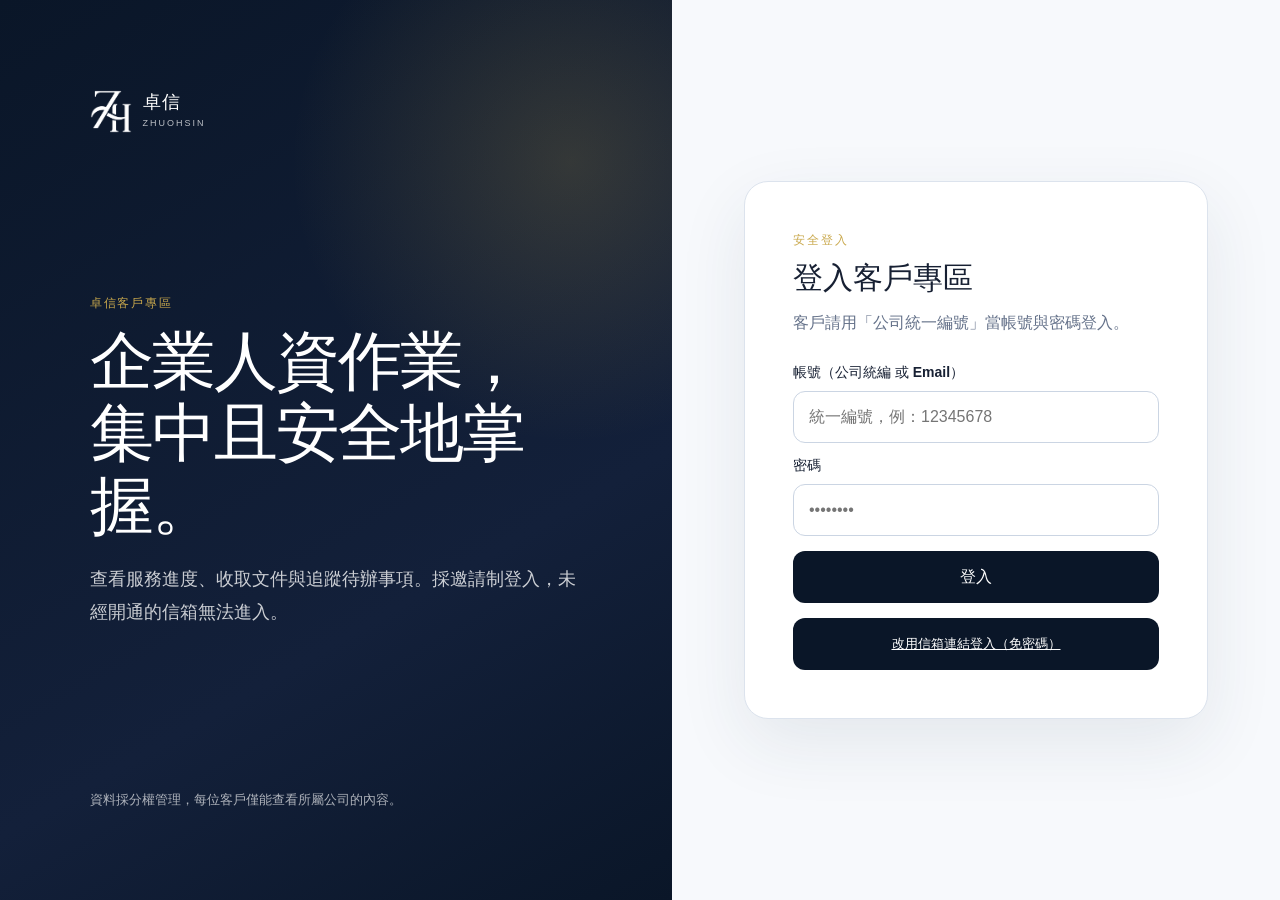
==== commit 096f000a: "deploy: portal 2026-08-09T13:28Z" ====
--- a/index.html
+++ b/index.html
@@ -7,8 +7,8 @@
     <meta name="robots" content="noindex, nofollow" />
     <link rel="icon" type="image/png" href="/favicon.png" />
     <title>卓信客戶專區</title>
-    <script type="module" crossorigin src="/assets/index-i7x42Ckf.js"></script>
-    <link rel="stylesheet" crossorigin href="/assets/index-CyrVCa0G.css">
+    <script type="module" crossorigin src="/assets/index-BgObkEVt.js"></script>
+    <link rel="stylesheet" crossorigin href="/assets/index-M_2NtEwz.css">
   </head>
   <body>
     <div id="root"></div>
--- a/assets/index-M_2NtEwz.css
+++ b/assets/index-M_2NtEwz.css
@@ -0,0 +1 @@
+.pv{--gold: #C9A84C;--gold-d: #7a5f2c;--navy: #0A1628;--ink: #2b2b2b;--mut: #6b6b6b;--soft: #faf6ee;--line: #e6dcc6;--hl: #fff4d6;max-width:1080px;margin:0 auto;padding:0 24px 64px;color:var(--ink);font-family:-apple-system,PingFang TC,Noto Sans TC,Microsoft JhengHei,sans-serif;line-height:1.75}.pv-topbar{display:flex;justify-content:space-between;align-items:center;gap:16px;padding:26px 0;border-bottom:1px solid var(--line);flex-wrap:wrap}.pv-brand{display:flex;align-items:center;gap:12px}.pv-mark{width:44px;height:44px;border-radius:10px;background:#fff;padding:5px;border:1px solid #eee;display:grid;place-items:center}.pv-mark img{width:100%;height:100%;object-fit:contain}.pv-brand strong{display:block;font-size:17px;color:var(--navy);letter-spacing:.5px}.pv-brand small{display:block;font-size:10px;color:var(--gold);letter-spacing:2px}.pv-docmeta{text-align:right;display:flex;flex-direction:column;gap:2px}.pv-docmeta span{font-size:12px;color:var(--mut);letter-spacing:.5px}.pv-hero{display:grid;grid-template-columns:1.6fr 1fr;gap:32px;padding:48px 0 40px;align-items:center}.pv-eyebrow{font-size:12px;letter-spacing:3px;color:var(--gold);font-weight:600;margin-bottom:16px}.pv-client{font-size:15px;color:var(--mut);margin-bottom:8px}.pv-hero h1{font-size:40px;line-height:1.25;color:var(--navy);font-weight:800;margin-bottom:18px}.pv-lead{font-size:15px;color:#444;max-width:52ch}.pv-promise{background:var(--navy);color:#f4ecd8;border-radius:16px;padding:26px 24px}.pv-promise span{font-size:11px;letter-spacing:2px;color:var(--gold)}.pv-promise strong{display:block;font-size:18px;line-height:1.6;margin:12px 0 18px;font-weight:600}.pv-promise-points{display:flex;flex-wrap:wrap;gap:8px}.pv-promise-points span{font-size:12px;padding:5px 12px;border:1px solid rgba(244,227,184,.35);border-radius:999px;letter-spacing:1px}.pv-context{display:grid;grid-template-columns:repeat(3,1fr);gap:1px;background:var(--line);border:1px solid var(--line);border-radius:14px;overflow:hidden;margin-bottom:8px}.pv-context>div{background:var(--soft);padding:20px 22px}.pv-context span{font-size:12px;color:var(--gold);letter-spacing:1px}.pv-context strong{display:block;font-size:16px;color:var(--navy);margin:6px 0}.pv-context small{font-size:12px;color:var(--mut);line-height:1.6}.pv-block{padding:44px 0;border-bottom:1px solid var(--line)}.pv-no{font-size:12px;letter-spacing:2px;color:var(--gold);font-weight:600;margin-bottom:14px}.pv-block h2{font-size:24px;color:var(--navy);font-weight:700;margin-bottom:14px}.pv-body{font-size:15px;color:#444;max-width:68ch}.pv-scope-head{display:flex;align-items:baseline;gap:14px;flex-wrap:wrap;margin-bottom:22px}.pv-timing{font-size:12px;color:var(--gold-d);background:var(--hl);padding:4px 12px;border-radius:999px}.pv-scope-grid{display:grid;grid-template-columns:repeat(auto-fit,minmax(280px,1fr));gap:16px}.pv-scope-grid article{display:flex;gap:14px;padding:18px;border:1px solid var(--line);border-radius:12px;background:#fff}.pv-scope-grid b{font-size:20px;color:var(--gold);font-weight:700}.pv-scope-grid h3{font-size:15px;color:var(--navy);margin-bottom:4px}.pv-scope-grid p{font-size:13px;color:var(--mut)}.pv-setupbar{display:flex;align-items:center;gap:20px;flex-wrap:wrap;background:var(--soft);border:1px solid var(--line);border-radius:14px;padding:20px 24px;margin-bottom:24px}.pv-setupbar span{font-size:13px;color:var(--mut)}.pv-setupbar strong{display:block;font-size:24px;color:var(--navy);font-weight:800}.pv-setupbar p{font-size:13px;color:var(--mut);flex:1;min-width:240px}.pv-plans{display:grid;grid-template-columns:repeat(3,1fr);gap:16px}.pv-plan{position:relative;display:flex;flex-direction:column;border:1.5px solid var(--line);border-radius:16px;padding:24px 20px;background:#fff;cursor:pointer;transition:border-color .15s,box-shadow .15s,transform .15s}.pv-plan:hover{border-color:var(--gold);transform:translateY(-2px)}.pv-plan.is-rec{border-color:var(--gold)}.pv-plan.is-sel{border-color:var(--navy);box-shadow:0 8px 30px #0d1b3a24}.pv-plan input{position:absolute;opacity:0;pointer-events:none}.pv-rec-tag{position:absolute;top:-11px;left:20px;background:var(--gold);color:#fff;font-size:11px;letter-spacing:1px;padding:3px 12px;border-radius:999px}.pv-plan-name{font-size:16px;font-weight:700;color:var(--navy)}.pv-plan-fit{font-size:12px;color:var(--mut);margin-top:4px}.pv-plan-extra{font-size:11px;color:var(--gold-d);background:var(--hl);padding:4px 8px;border-radius:6px;margin-top:8px}.pv-plan-price{font-size:30px;color:var(--navy);font-weight:800;margin:14px 0 8px}.pv-plan-price small{font-size:14px;font-weight:600}.pv-plan-price em{font-size:14px;font-style:normal;color:var(--mut);font-weight:500}.pv-plan-summary{font-size:13px;color:#555;margin-bottom:14px}.pv-included{background:var(--soft);border-radius:10px;padding:12px 14px;margin-bottom:12px}.pv-included>strong{font-size:12px;color:var(--gold-d)}.pv-included-sub{margin-top:8px}.pv-included-sub>b{font-size:12px;color:var(--navy)}.pv-included-sub ul,.pv-plan-features{list-style:none;margin:6px 0 0;padding:0}.pv-included-sub li,.pv-plan-features li{padding:5px 0;border-top:1px dashed var(--line)}.pv-included-sub li b,.pv-plan-features li b{display:block;font-size:13px;color:var(--ink)}.pv-included-sub li span,.pv-plan-features li span{font-size:12px;color:var(--mut)}.pv-plan-features{margin-bottom:12px}.pv-plan-features li.is-benefit b{color:var(--gold-d)}.pv-plan-addons{margin-top:auto;padding-top:12px;border-top:1px solid var(--line)}.pv-plan-addons strong{font-size:12px;color:var(--mut);display:block;margin-bottom:6px}.pv-plan-addons span{display:block;font-size:12px;color:#555;padding:2px 0}.pv-plan-action{margin-top:16px;text-align:center;font-size:13px;font-weight:600;padding:10px;border-radius:10px;background:var(--soft);color:var(--navy)}.pv-plan.is-sel .pv-plan-action{background:var(--navy);color:#f4e3b8}.pv-tax{font-size:12px;color:var(--mut);margin-top:16px}.pv-addons{margin-top:40px}.pv-addon-grid{display:grid;grid-template-columns:repeat(auto-fit,minmax(240px,1fr));gap:14px}.pv-addon-grid article{border:1px solid var(--line);border-radius:12px;padding:16px 18px;background:#fff}.pv-addon-grid strong{display:block;font-size:14px;color:var(--navy)}.pv-addon-grid article>div span{font-size:12px;color:var(--mut)}.pv-addon-grid b{display:block;font-size:16px;color:var(--gold-d);margin-top:8px}.pv-addon-grid small{display:block;font-size:11px;color:var(--mut);margin-top:4px}.pv-addon-note{font-size:12px;color:var(--mut);margin-top:12px}.pv-value-grid{display:grid;grid-template-columns:repeat(auto-fit,minmax(240px,1fr));gap:16px}.pv-value-grid article{border-left:3px solid var(--gold);padding:6px 0 6px 16px}.pv-value-grid strong{display:block;font-size:15px;color:var(--navy);margin-bottom:6px}.pv-value-grid p{font-size:13px;color:#555}.pv-notes{list-style:none;padding:0;margin:0}.pv-notes li{font-size:13px;color:var(--mut);padding:8px 0 8px 20px;position:relative}.pv-notes li:before{content:"·";position:absolute;left:6px;color:var(--gold);font-weight:700}.pv-footer{display:flex;justify-content:space-between;align-items:center;gap:16px;padding:28px 0;flex-wrap:wrap}.pv-footer strong{display:block;font-size:14px;color:var(--navy)}.pv-footer span{font-size:12px;color:var(--gold)}.pv-footer p{font-size:12px;color:var(--mut)}@media(max-width:760px){.pv-hero{grid-template-columns:1fr}.pv-hero h1{font-size:30px}.pv-context,.pv-plans{grid-template-columns:1fr}}.shared-msg{min-height:100vh;display:grid;place-items:center;background:#f5f7fb;padding:24px}.shared-msg .spinner{width:42px;height:42px;border:4px solid #e6dcc6;border-top-color:#c9a84c;border-radius:50%;animation:spin .8s linear infinite}.shared-card{max-width:440px;text-align:center;background:#fff;border:1px solid #e6dcc6;border-radius:20px;padding:40px 32px;box-shadow:0 20px 60px #0a162814}.shared-mark{width:54px;height:54px;display:inline-grid;place-items:center;margin-bottom:16px}.shared-mark img{width:100%;height:100%;object-fit:contain}.shared-card h1{font-size:22px;color:#0a1628;margin-bottom:12px}.shared-card p{font-size:14px;color:#6b6b6b;line-height:1.8;margin-bottom:20px}.shared-home{display:inline-block;background:#0a1628;color:#fff;padding:10px 20px;border-radius:10px;text-decoration:none;font-size:14px}.pb{display:grid;grid-template-columns:380px 1fr;min-height:100vh;font-family:-apple-system,PingFang TC,Noto Sans TC,sans-serif}.pb-form{background:#0d1b3a;color:#e9e4d6;padding:22px 20px 60px;overflow-y:auto;max-height:100vh}.pb-head{display:flex;align-items:center;gap:12px;margin-bottom:20px}.pb-mark{width:40px;height:40px;border-radius:9px;background:#9a7b3f;color:#fff;display:grid;place-items:center;font-size:20px;font-weight:700}.pb-head strong{display:block;font-size:16px}.pb-head small{display:block;font-size:11px;color:#9a7b3f}.pb-form fieldset{border:1px solid rgba(154,123,63,.35);border-radius:12px;padding:14px;margin-bottom:14px}.pb-form legend{font-size:12px;color:#d9c9a3;padding:0 8px;letter-spacing:1px}.pb-form label{display:block;font-size:12px;color:#cfc8b6;margin-bottom:10px}.pb-form input,.pb-form textarea{width:100%;margin-top:4px;padding:8px 10px;border-radius:8px;border:1px solid rgba(255,255,255,.15);background:#ffffff0f;color:#fff;font-size:13px;font-family:inherit;box-sizing:border-box}.pb-form input::placeholder,.pb-form textarea::placeholder{color:#ffffff59}.pb-form input:focus,.pb-form textarea:focus{outline:none;border-color:#9a7b3f}.pb-row{display:grid;grid-template-columns:1fr 1fr;gap:10px}.pb-ctx{margin-bottom:12px}.pb-ctx b{font-size:12px;color:#9a7b3f;display:block;margin-bottom:4px}.pb-ctx input{margin-bottom:6px}.pb-plans{margin-top:6px}.pb-plans>b{font-size:12px;color:#9a7b3f;display:block;margin-bottom:8px}.pb-check{display:flex;align-items:center;gap:8px;font-size:13px;color:#e9e4d6}.pb-check input{width:auto;margin:0}.pb-hint{font-size:11px;color:#b3ab97;line-height:1.6}.pb-hint code{background:#ffffff1a;padding:1px 5px;border-radius:4px;color:#f0e6cd}.pb-export{font-family:ui-monospace,monospace;font-size:11px}.pb-preview{background:#f5f7fb;overflow-y:auto;max-height:100vh}@media(max-width:900px){.pb{grid-template-columns:1fr}.pb-form,.pb-preview{max-height:none}}.pb-mark img{width:100%;height:100%;object-fit:contain}.pb-mark{background:transparent!important}.pb-actions{margin-bottom:16px;padding:12px 14px;background:#c9a84c1f;border:1px solid rgba(201,168,76,.4);border-radius:12px}.pb-save{width:100%;background:#c9a84c;color:#0a1628;border:none;padding:11px;border-radius:9px;font-size:14px;font-weight:700;cursor:pointer}.pb-save:disabled{opacity:.6}.pb-back{display:inline-block;margin-top:10px;color:#d9c9a3;font-size:13px;text-decoration:none}.pb-savemsg{margin:10px 0 0;font-size:12.5px;color:#f0e6cd;line-height:1.6}.pb-expiry{display:block;font-size:12px;color:#d9c9a3;margin-bottom:10px}.pb-expiry input{width:70px;margin-left:8px;padding:5px 8px;border-radius:7px;border:1px solid rgba(255,255,255,.2);background:#ffffff14;color:#fff}.pb-sharebox{display:flex;gap:6px;margin-top:10px}.pb-sharebox input{flex:1;font-size:11px;padding:8px;border-radius:7px;border:1px solid rgba(201,168,76,.5);background:#ffffff14;color:#f0e6cd}.pb-sharebox button{background:#c9a84c;color:#0a1628;border:none;padding:8px 12px;border-radius:7px;font-size:12px;font-weight:700;cursor:pointer}.legal{--navy: #0A1628;--gold: #C9A84C;--ink: #23303f;--mut: #6b7684;--line: #e7e2d4;max-width:860px;margin:0 auto;padding:0 22px 72px;color:var(--ink);font-family:-apple-system,PingFang TC,Noto Sans TC,sans-serif;line-height:1.85}.legal-top{display:flex;justify-content:space-between;align-items:center;padding:22px 0;border-bottom:1px solid var(--line)}.legal-brand{display:flex;align-items:center;gap:10px;text-decoration:none}.legal-mark{width:40px;height:40px;border-radius:10px;background:#fff;padding:4px;display:grid;place-items:center;box-shadow:0 4px 14px #0a16281a}.legal-mark img{width:100%;height:100%;object-fit:contain}.legal-brand strong{display:block;color:var(--navy);font-size:16px}.legal-brand small{display:block;color:var(--gold);font-size:10px;letter-spacing:2px}.legal-back{color:var(--navy);font-size:14px;text-decoration:none}.legal-back:hover{color:var(--gold)}.legal-body{padding:40px 0}.legal-eyebrow{font-size:12px;letter-spacing:3px;color:var(--gold);font-weight:600}.legal-body h1{font-size:32px;color:var(--navy);font-weight:800;margin:10px 0 20px}.legal-disclaimer{background:#fff8e6;border:1px solid #f0e0b0;border-radius:10px;padding:12px 16px;font-size:13px;color:#7a5f2c;margin-bottom:24px}.legal-lead{font-size:15px;color:#3a4655;margin-bottom:8px}.legal-sec{padding:22px 0;border-top:1px solid var(--line)}.legal-sec h2{font-size:18px;color:var(--navy);font-weight:700;margin-bottom:10px}.legal-sec p{font-size:14.5px;margin-bottom:8px}.legal-sec ul{margin:6px 0;padding-left:20px}.legal-sec li{font-size:14.5px;padding:3px 0}.legal-sec b{color:var(--navy)}.legal-sec a{color:var(--gold);font-weight:600}.legal-footer{text-align:center;font-size:13px;color:var(--mut);padding:24px 0;border-top:1px solid var(--line)}.legal-footer a{color:var(--navy);text-decoration:none}.legal-footer a:hover{color:var(--gold)}@media(max-width:640px){.legal-body h1{font-size:26px}}:root{font-family:Inter,Noto Sans TC,PingFang TC,Microsoft JhengHei,sans-serif;color:#172033;background:#f5f7fb;font-synthesis:none;text-rendering:optimizeLegibility;--blue: #0A1628;--blue-dark: #0A1628;--blue-pale: #eef1f6;--gold: #C9A84C;--ink: #172033;--muted: #65728a;--line: #dce3ed;--white: #fff;--green: #147a55}*{box-sizing:border-box}body{margin:0;min-width:320px;min-height:100vh;background:#f5f7fb}button,input{font:inherit}button,a{-webkit-tap-highlight-color:transparent}.brand{display:inline-flex;align-items:center;gap:11px;color:inherit;text-decoration:none}.brand-mark{display:grid;place-items:center;width:42px;height:42px;border-radius:12px;background:#fff;padding:5px;box-shadow:0 8px 22px #0a16281f}.brand-mark img{width:100%;height:100%;object-fit:contain;display:block}.brand strong,.brand small{display:block}.brand strong{font-size:18px;letter-spacing:.1em}.brand small{margin-top:2px;color:#6d7890;font-size:9px;letter-spacing:.22em}.center-shell{min-height:100vh;display:grid;place-items:center;padding:24px;background:radial-gradient(circle at 18% 12%,rgba(201,168,76,.1),transparent 32%),#f5f7fb}.status-card{width:min(620px,100%);padding:clamp(28px,6vw,54px);border:1px solid var(--line);border-radius:28px;background:#fffffff0;box-shadow:0 24px 70px #1c2f4e1a}.status-card .brand{margin-bottom:44px}.status-card h1{margin:10px 0 14px;font-size:clamp(28px,5vw,42px);line-height:1.25}.status-card p{margin:0;color:var(--muted);line-height:1.8}.login-layout{min-height:100vh;display:grid;grid-template-columns:minmax(0,1.05fr) minmax(420px,.95fr)}.login-intro{display:flex;flex-direction:column;justify-content:space-between;min-height:100vh;padding:clamp(34px,7vw,90px);color:#fff;background:radial-gradient(circle at 85% 18%,rgba(201,168,76,.2),transparent 30%),linear-gradient(150deg,#0a1628,#13203a 65%,#0a1628)}.login-intro .brand{color:#fff}.login-intro .brand-mark{background:transparent;box-shadow:none;padding:0}.login-intro .brand small{color:#ffffffb8}.login-intro h1{max-width:670px;margin:13px 0 20px;font-size:clamp(40px,5vw,68px);line-height:1.14;letter-spacing:-.03em}.login-intro p{max-width:610px;margin:0;color:#ffffffc7;font-size:18px;line-height:1.8}.login-intro small{color:#ffffffa8;line-height:1.6}.login-panel{display:grid;place-items:center;padding:clamp(24px,6vw,72px);background:#f7f9fc}.login-card{width:min(470px,100%);padding:clamp(28px,5vw,48px);border:1px solid var(--line);border-radius:24px;background:#fff;box-shadow:0 24px 70px #1f335217}.login-card h2{margin:9px 0 10px;font-size:30px}.login-card>p{margin:0 0 28px;color:var(--muted);line-height:1.7}.login-card label{display:block;margin-bottom:9px;font-size:14px;font-weight:700}.login-card input{width:100%;min-height:52px;padding:0 15px;border:1px solid #cbd5e3;border-radius:12px;background:#fff;color:var(--ink);outline:none}.login-card input:focus{border-color:var(--gold);box-shadow:0 0 0 4px #c9a84c29}.login-card button{width:100%;min-height:52px;margin-top:15px;border:0;border-radius:12px;background:var(--blue);color:#fff;font-weight:800;cursor:pointer}.login-card button:disabled{opacity:.65;cursor:wait}.login-card .form-message{margin:15px 0 0;color:var(--blue-dark);font-size:14px}.eyebrow{color:var(--gold);font-size:12px;font-weight:800;letter-spacing:.16em;text-transform:uppercase}.login-intro .eyebrow{color:var(--gold)}.spinner{width:42px;height:42px;border:4px solid #dbe7f7;border-top-color:var(--blue);border-radius:50%;animation:spin .8s linear infinite}@keyframes spin{to{transform:rotate(360deg)}}.app-shell{min-height:100vh}.topbar{position:sticky;top:0;z-index:5;display:flex;align-items:center;justify-content:space-between;min-height:76px;padding:14px clamp(20px,5vw,72px);border-bottom:1px solid rgba(210,219,232,.86);background:#ffffffeb;-webkit-backdrop-filter:blur(14px);backdrop-filter:blur(14px)}.account-actions{display:flex;align-items:center;gap:16px;color:var(--muted);font-size:14px}.text-button{padding:8px 12px;border:1px solid var(--line);border-radius:9px;background:#fff;color:var(--blue-dark);cursor:pointer}.dashboard{width:min(1180px,calc(100% - 40px));margin:0 auto;padding:54px 0 72px}.welcome-row{display:flex;align-items:flex-start;justify-content:space-between;gap:24px;margin-bottom:30px}.welcome-row h1{margin:8px 0;font-size:clamp(31px,5vw,46px);letter-spacing:-.025em}.welcome-row p{margin:0;color:var(--muted)}.status-pill{flex:0 0 auto;padding:9px 14px;border-radius:999px;background:#e5f7ef;color:var(--green);font-size:13px;font-weight:800}.notice{margin-bottom:22px;padding:14px 16px;border:1px solid #f0cf8c;border-radius:12px;background:#fff8e9;color:#755319}.summary-grid{display:grid;grid-template-columns:repeat(3,1fr);gap:16px;margin-bottom:24px}.summary-grid article{padding:22px;border:1px solid var(--line);border-radius:18px;background:#fff}.summary-grid span{display:block;color:var(--muted);font-size:13px}.summary-grid strong{display:block;margin-top:8px;color:var(--blue-dark);font-size:32px}.content-grid{display:grid;grid-template-columns:1fr 1fr;gap:20px}.panel{min-height:340px;padding:25px;border:1px solid var(--line);border-radius:20px;background:#fff}.panel-heading{display:flex;justify-content:space-between;padding-bottom:19px;border-bottom:1px solid #edf1f6}.panel h2{margin:7px 0 0;font-size:23px}.empty-state{display:grid;place-items:center;min-height:220px;padding:28px;text-align:center}.empty-state strong{color:#3a465b}.empty-state p{max-width:310px;margin:9px 0 0;color:var(--muted);font-size:14px;line-height:1.6}.item-list{margin:0;padding:0;list-style:none}.item-list li{display:flex;align-items:center;justify-content:space-between;gap:16px;padding:17px 0;border-bottom:1px solid #edf1f6}.item-list li:last-child{border-bottom:0}.item-list strong,.item-list small{display:block}.item-list strong{font-size:15px}.item-list small{margin-top:6px;color:var(--muted);font-size:12px}.case-status{flex:0 0 auto;padding:6px 10px;border-radius:999px;background:var(--blue-pale);color:var(--blue-dark);font-size:12px;font-weight:800}.status-completed{background:#e5f7ef;color:var(--green)}.status-waiting_client{background:#fff3d8;color:#825d13}footer{padding:22px 20px 35px;color:#7a879b;font-size:12px;text-align:center}@media(max-width:820px){.login-layout{display:block}.login-intro{min-height:auto;gap:34px;padding:28px 22px 38px}.login-intro h1{margin-top:9px;font-size:34px}.login-intro p{font-size:15px;line-height:1.7}.login-intro>small{display:none}.login-panel{padding:18px 18px 44px}.login-card{margin-top:-30px;padding:28px 24px}.login-card h2{font-size:27px}.account-actions>span{display:none}.dashboard{width:min(100% - 28px,1180px);padding-top:36px}.welcome-row{align-items:center}.summary-grid{grid-template-columns:repeat(3,1fr);gap:8px}.summary-grid article{padding:16px 12px}.summary-grid strong{font-size:26px}.content-grid{grid-template-columns:1fr}}@media(max-width:480px){.topbar{min-height:68px;padding:12px 16px}.brand-mark{width:38px;height:38px}.brand strong{font-size:16px}.welcome-row{align-items:flex-start}.welcome-row h1{font-size:28px}.status-pill{padding:7px 10px;font-size:12px}.summary-grid span{min-height:34px;font-size:12px}.panel{min-height:310px;padding:20px}}@media(prefers-reduced-motion:reduce){*,*:before,*:after{scroll-behavior:auto!important;animation-duration:.01ms!important}}.proposal-shell{min-height:100vh;background:#f5f7fb}.proposal-bar{position:sticky;top:0;z-index:10;display:flex;justify-content:space-between;align-items:center;gap:12px;padding:12px 24px;background:#0d1b3a;color:#e9e4d6}.proposal-bar .text-button{color:#f0e6cd}.proposal-bar span{font-size:13px;color:#9a7b3f}.proposal-actions{display:flex;align-items:center;gap:12px}.role-badge{background:#0a1628;color:#c9a84c;font-size:12px;padding:3px 10px;border-radius:999px;letter-spacing:1px}.back-link{display:inline-block;margin-bottom:8px;color:#0a1628}.inline-form{display:flex;gap:10px;flex-wrap:wrap;align-items:center}.inline-form input{flex:1;min-width:180px;padding:9px 12px;border:1px solid #d9d2c2;border-radius:8px;font-size:14px}.inline-form input:focus{outline:none;border-color:#c9a84c}.inline-form button{background:#0a1628;color:#fff;border:none;padding:10px 18px;border-radius:8px;font-size:14px;cursor:pointer;white-space:nowrap}.inline-form button:disabled{opacity:.6;cursor:default}.org-grid{display:grid;grid-template-columns:repeat(auto-fill,minmax(280px,1fr));gap:12px;margin-top:4px}.org-card{display:flex;align-items:center;gap:12px;text-align:left;background:#fff;border:1px solid #e6dcc6;border-radius:12px;padding:16px 18px;cursor:pointer;transition:border-color .15s,box-shadow .15s,transform .15s;font:inherit}.org-card:hover{border-color:#c9a84c;transform:translateY(-2px);box-shadow:0 6px 20px #0a16281a}.org-card>div{flex:1}.org-card strong{display:block;color:#0a1628;font-size:15px}.org-card small{color:#8a8172;font-size:12px}.org-status{font-size:12px;color:#7a5f2c;background:#fff4d6;padding:3px 10px;border-radius:999px}.status-dot{width:10px;height:10px;border-radius:50%;background:#9aa;flex-shrink:0}.status-dot.status-active{background:#2e9e5b}.status-dot.status-paused{background:#d9a441}.status-dot.status-closed{background:#b0b0b0}.hint-note{font-size:12px;color:#8a8172;margin-top:10px}.tool-btn{display:inline-block;background:var(--blue);color:#fff;padding:12px 20px;border-radius:10px;font-weight:700;text-decoration:none;font-size:14px}.tool-btn:hover{background:var(--gold);color:var(--blue)}.login-switch{width:100%;margin-top:12px;background:none;border:none;color:var(--gold);font-size:13px;cursor:pointer;text-decoration:underline}.login-card label[for=password]{margin-top:14px}.tool-row{display:flex;gap:10px;flex-wrap:wrap}.asset-add{margin-top:18px;padding-top:16px;border-top:1px solid #edf1f6}.asset-add .eyebrow{display:block;margin-bottom:8px}.inline-form select{padding:9px 12px;border:1px solid #d9d2c2;border-radius:8px;font-size:14px;background:#fff}.onboard-list{list-style:none;margin:0;padding:0;display:flex;flex-direction:column;gap:8px}.onboard-row{border:1px solid #e6dcc6;border-radius:12px;overflow:hidden;background:#fff}.onboard-row.is-open{border-color:#c9a84c;box-shadow:0 6px 20px #0a162814}.onboard-head{width:100%;display:grid;grid-template-columns:minmax(140px,1.4fr) minmax(120px,1.2fr) auto auto 22px;align-items:center;gap:12px;padding:14px 16px;background:none;border:none;font:inherit;cursor:pointer;text-align:left}.onboard-head:hover{background:var(--blue-pale)}.onboard-name strong{display:block;color:var(--blue);font-size:15px}.onboard-name small{color:#8a8172;font-size:12px}.onboard-meta{color:#4a4a4a;font-size:13px}.onboard-date{color:#8a8172;font-size:12px;white-space:nowrap}.onboard-caret{color:#b8a878;font-size:11px;text-align:center}.onboard-detail{padding:4px 16px 18px;border-top:1px solid #edf1f6}.onboard-grid{display:grid;grid-template-columns:repeat(auto-fill,minmax(200px,1fr));gap:12px 20px;margin:14px 0}.onboard-field{display:flex;flex-direction:column;gap:2px}.onboard-field.wide{grid-column:1 / -1}.onboard-field span{font-size:11px;color:#8a8172;letter-spacing:.5px}.onboard-field strong{font-size:14px;color:var(--blue);font-weight:600;word-break:break-all}.onboard-actions{margin:6px 0 14px}.onboard-files{display:flex;flex-direction:column;gap:8px;padding-top:12px;border-top:1px dashed #e6dcc6}.onboard-files .eyebrow{display:block}.file-chips{display:flex;flex-wrap:wrap;gap:8px}.file-chip{background:var(--blue-pale);color:var(--blue);border:1px solid #d9e0ea;border-radius:999px;padding:7px 14px;font-size:13px;cursor:pointer;font:inherit}.file-chip:hover{background:var(--gold);color:var(--blue);border-color:var(--gold)}.file-chip:disabled{opacity:.5;cursor:default}@media(max-width:640px){.onboard-head{grid-template-columns:1fr auto;grid-auto-rows:auto}.onboard-meta,.onboard-date{grid-column:1 / -1}}
